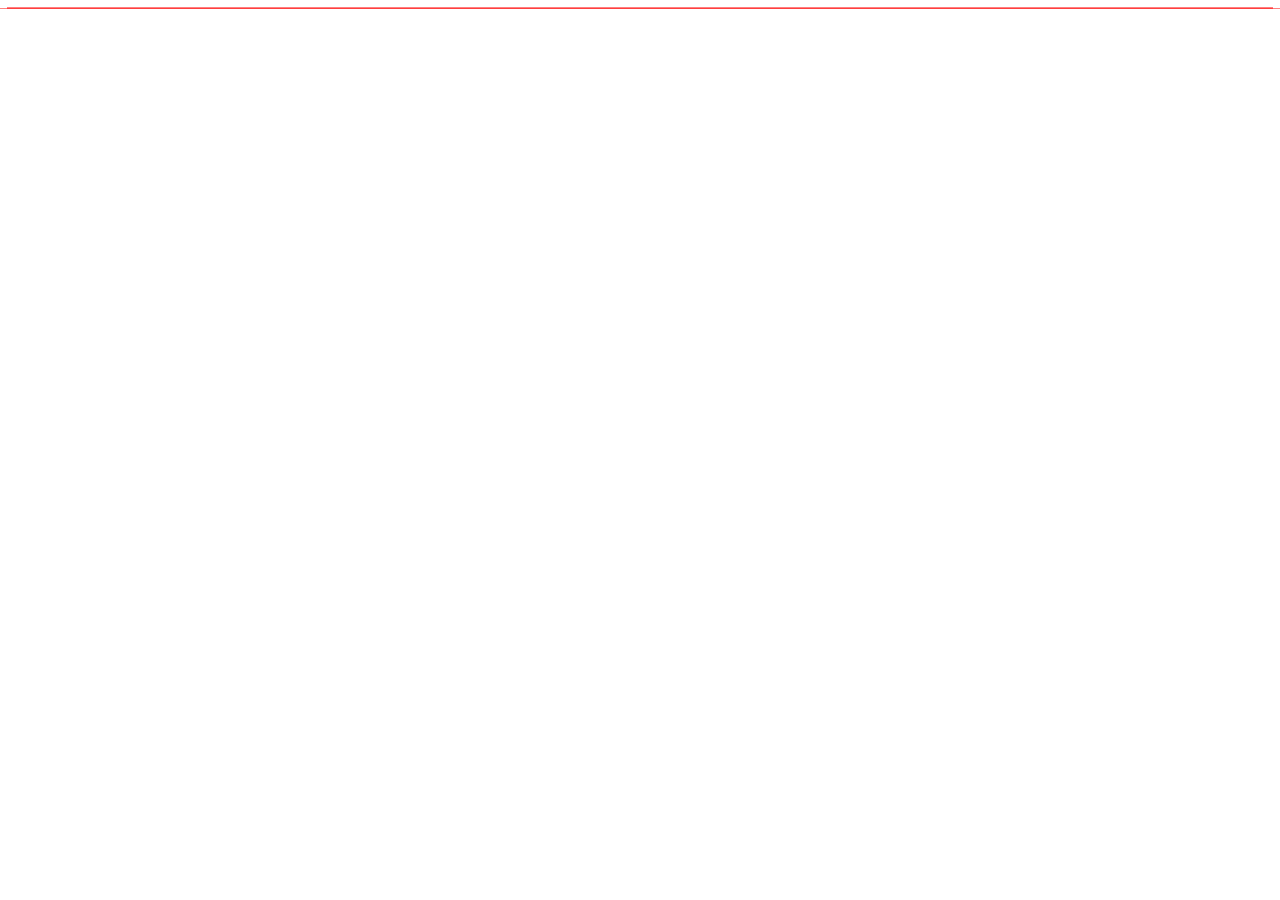
==== index.html @ 669a1c88 "Staring code" ====
<!DOCTYPE html>
<html lang="en">
<head>
  <meta charset="UTF-8">
  <meta name="viewport" content="width=device-width, initial-scale=1.0">
  <title>San - Portfolio</title>
  <link rel="stylesheet" href="styles.css">
</head>
<body>
  
</body>
</html>
---- styles.css ----
* {
  outline: 1px solid rgba(255, 0, 0, 0.5);
}
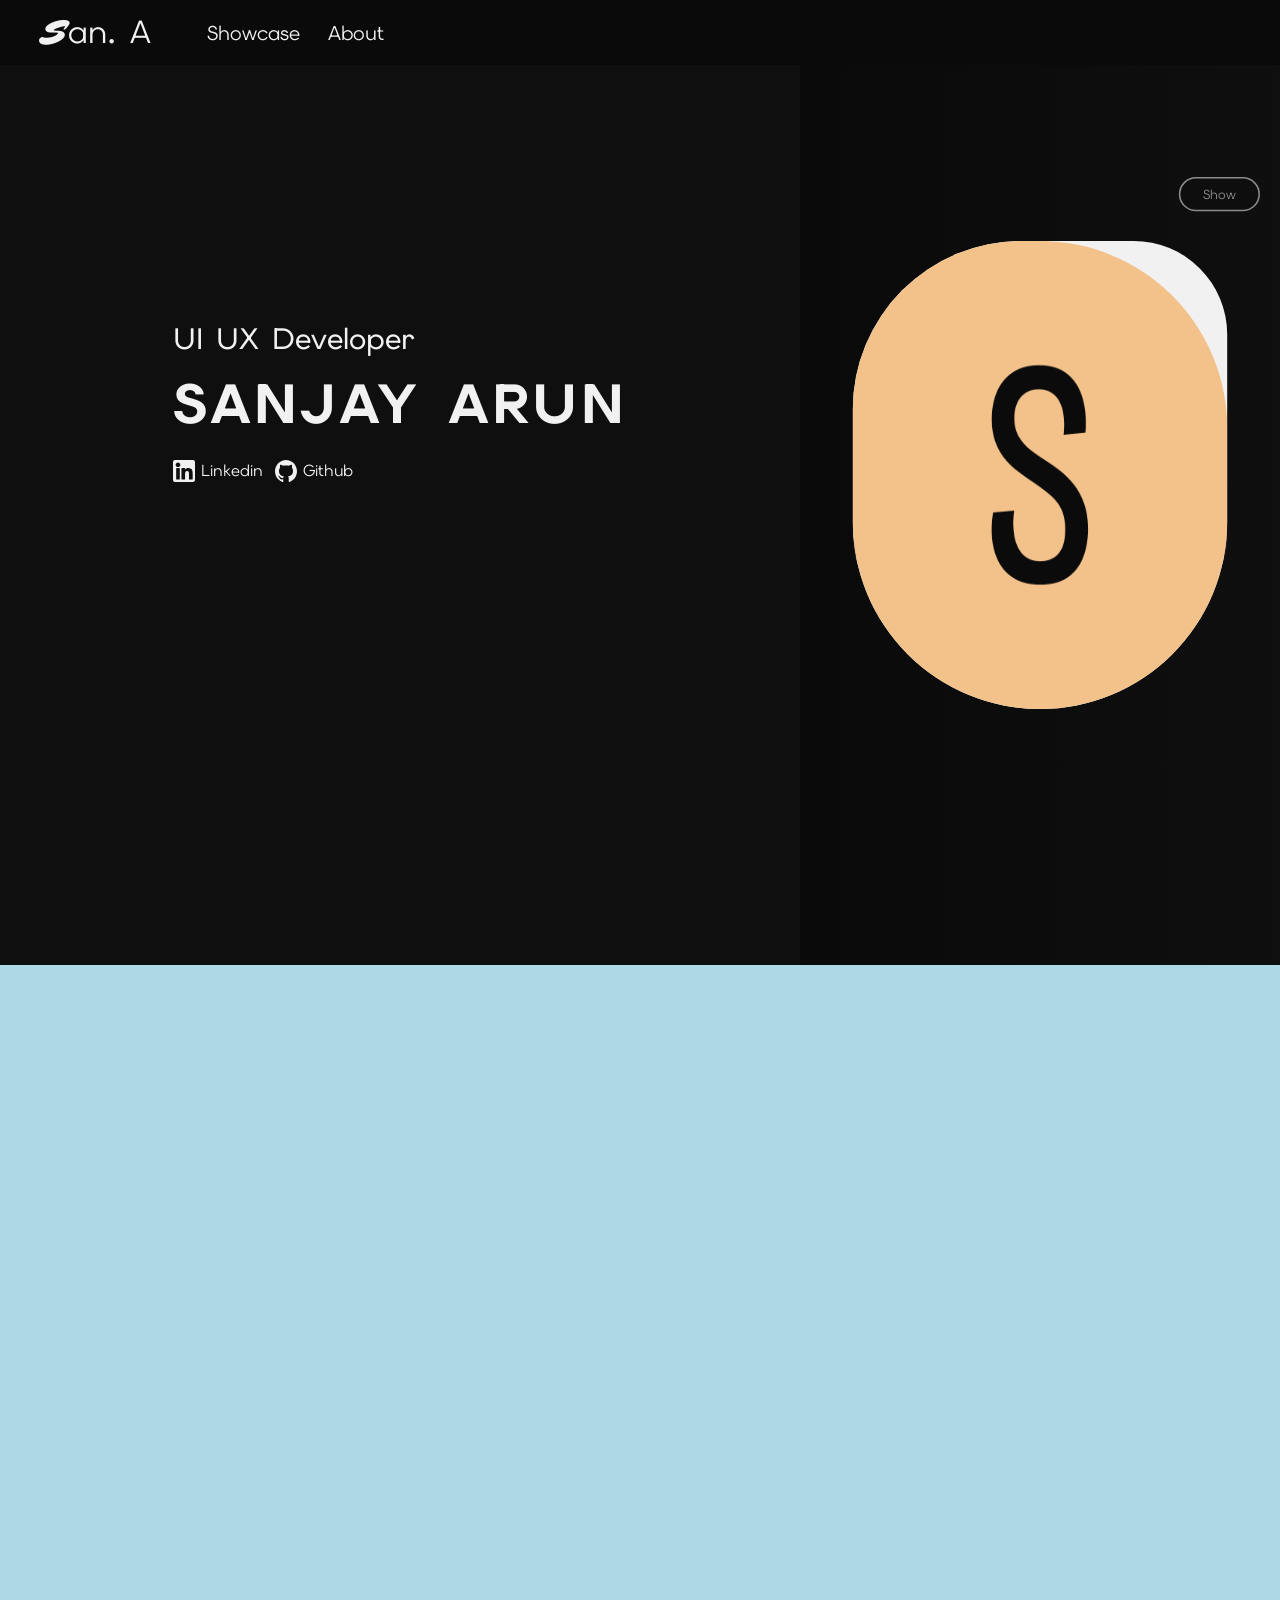
==== commit 24c8136f: "designed and developed home page" ====
--- a/index.html
+++ b/index.html
@@ -3,10 +3,130 @@
 <head>
   <meta charset="UTF-8">
   <meta name="viewport" content="width=device-width, initial-scale=1.0">
-  <title>San - Portfolio</title>
+  <title>San. A - Portfolio</title>
   <link rel="stylesheet" href="styles.css">
+  <link rel="preconnect" href="https://fonts.googleapis.com">
+  <link rel="preconnect" href="https://fonts.gstatic.com" crossorigin>
+  <link href="https://fonts.googleapis.com/css2?family=Elms+Sans:ital,wght@0,100..900;1,100..900&display=swap" rel="stylesheet">
+
+  <link rel="preconnect" href="https://fonts.googleapis.com">
+  <link rel="preconnect" href="https://fonts.gstatic.com" crossorigin>
+  <link href="https://fonts.googleapis.com/css2?family=Mrs+Sheppards&display=swap" rel="stylesheet">
+
+  <link rel="preconnect" href="https://fonts.googleapis.com">
+  <link rel="preconnect" href="https://fonts.gstatic.com" crossorigin>
+  <link href="https://fonts.googleapis.com/css2?family=Momo+Trust+Display&display=swap" rel="stylesheet">
+
 </head>
 <body>
-  
+  <div id="header">
+    <div class="left-section">
+      <div class="home-link-container">
+        <a class="home-link" href="#">
+          <span class="name-one">S</span>
+          <span class="name-two">an. A</span>  
+        </a>
+      </div>
+    </div>
+    <div class="right-section">
+      <ul class="header-links-list">
+        <li><a class="header-links showcase-link" href="#showcase">Showcase</a></li>
+        <li><a class="header-links about-link" href="#about">About</a></li>
+      </ul>
+    </div>
+  </div>
+
+  <div id="main">
+
+    <div class="main-left-section">
+      <div class="main-details-container">
+        <span class="title">UI UX Developer</span>
+        <span class="name">SANJAY ARUN</span>
+        <div class="web-links-container">
+          <a target="_blank" href="https://www.linkedin.com/in/sanjay-a-347543335" class="web-links">
+            <?xml version="1.0" encoding="iso-8859-1"?>
+            <svg class="linkedin-icon" height="800px" width="800px" version="1.1" id="Layer_1" xmlns="http://www.w3.org/2000/svg" xmlns:xlink="http://www.w3.org/1999/xlink" 
+            viewBox="0 0 382 382" xml:space="preserve">
+            <path d="M347.445,0H34.555C15.471,0,0,15.471,0,34.555v312.889C0,366.529,15.471,382,34.555,382h312.889
+            C366.529,382,382,366.529,382,347.444V34.555C382,15.471,366.529,0,347.445,0z M118.207,329.844c0,5.554-4.502,10.056-10.056,10.056
+            H65.345c-5.554,0-10.056-4.502-10.056-10.056V150.403c0-5.554,4.502-10.056,10.056-10.056h42.806
+            c5.554,0,10.056,4.502,10.056,10.056V329.844z M86.748,123.432c-22.459,0-40.666-18.207-40.666-40.666S64.289,42.1,86.748,42.1
+            s40.666,18.207,40.666,40.666S109.208,123.432,86.748,123.432z M341.91,330.654c0,5.106-4.14,9.246-9.246,9.246H286.73
+            c-5.106,0-9.246-4.14-9.246-9.246v-84.168c0-12.556,3.683-55.021-32.813-55.021c-28.309,0-34.051,29.066-35.204,42.11v97.079
+            c0,5.106-4.139,9.246-9.246,9.246h-44.426c-5.106,0-9.246-4.14-9.246-9.246V149.593c0-5.106,4.14-9.246,9.246-9.246h44.426
+            c5.106,0,9.246,4.14,9.246,9.246v15.655c10.497-15.753,26.097-27.912,59.312-27.912c73.552,0,73.131,68.716,73.131,106.472
+            L341.91,330.654L341.91,330.654z"/>
+            </svg>Linkedin
+          </a>
+          <a target="_blank" href="https://github.com/Sanz03" class="web-links">
+            <?xml version="1.0" encoding="UTF-8" standalone="no"?>
+            <svg class="github-icon" viewBox="0 0 20 20" version="1.1" xmlns="http://www.w3.org/2000/svg" xmlns:xlink="http://www.w3.org/1999/xlink">
+        
+            <title>github [#142]</title>
+            <desc>Created with Sketch.</desc>
+            <defs></defs>
+              <g id="Page-1" stroke="none" stroke-width="1" fill="none" fill-rule="evenodd">
+                <g id="Dribbble-Light-Preview" transform="translate(-140.000000, -7559.000000)" fill="#f1f1f1">
+                  <g id="icons" transform="translate(56.000000, 160.000000)">
+                    <path d="M94,7399 C99.523,7399 104,7403.59 104,7409.253 C104,7413.782 101.138,7417.624 97.167,7418.981 C96.66,7419.082 96.48,7418.762 96.48,7418.489 C96.48,7418.151 96.492,7417.047 96.492,7415.675 C96.492,7414.719 96.172,7414.095 95.813,7413.777 C98.04,7413.523 100.38,7412.656 100.38,7408.718 C100.38,7407.598 99.992,7406.684 99.35,7405.966 C99.454,7405.707 99.797,7404.664 99.252,7403.252 C99.252,7403.252 98.414,7402.977 96.505,7404.303 C95.706,7404.076 94.85,7403.962 94,7403.958 C93.15,7403.962 92.295,7404.076 91.497,7404.303 C89.586,7402.977 88.746,7403.252 88.746,7403.252 C88.203,7404.664 88.546,7405.707 88.649,7405.966 C88.01,7406.684 87.619,7407.598 87.619,7408.718 C87.619,7412.646 89.954,7413.526 92.175,7413.785 C91.889,7414.041 91.63,7414.493 91.54,7415.156 C90.97,7415.418 89.522,7415.871 88.63,7414.304 C88.63,7414.304 88.101,7413.319 87.097,7413.247 C87.097,7413.247 86.122,7413.234 87.029,7413.87 C87.029,7413.87 87.684,7414.185 88.139,7415.37 C88.139,7415.37 88.726,7417.2 91.508,7416.58 C91.513,7417.437 91.522,7418.245 91.522,7418.489 C91.522,7418.76 91.338,7419.077 90.839,7418.982 C86.865,7417.627 84,7413.783 84,7409.253 C84,7403.59 88.478,7399 94,7399" id="github-[#142]">
+                    </path>
+                  </g>
+                </g>
+              </g>
+            </svg>Github
+          </a>
+        </div>
+      </div>
+    </div>
+
+    <div class="main-right-section">
+      <div class="profile-container">
+        <p class="show-button">Show</p>
+        <div class="profile-content">
+          <img src="./assets/s-profile.jpg" alt="" class="s-profile-image">
+          <img src="./assets/profile.png" alt="my Profile Picture" class="profile-image">
+        </div>
+      </div>
+    </div>
+
+  </div>
+
+  <div id="showcase">
+
+  </div>
+  <div id="about">
+
+  </div>
+
+  <script>
+    const blob = document.querySelector('.profile-container');
+    const showButton = document.querySelector('.show-button');
+    const sProfile = document.querySelector('.s-profile-image');
+    const profile = document.querySelector('.profile-image')
+    
+    blob.addEventListener('mousemove', (event) => {
+      const target = event.currentTarget;
+      const rect = target.getBoundingClientRect();
+      const x = event.clientX - rect.left;
+      const y = event.clientY - rect.top;
+
+      target.style.setProperty('--mouse-x', `${x}px`);
+      target.style.setProperty('--mouse-y', `${y}px`);
+    });
+
+    showButton.addEventListener('click', () => {
+      if (showButton.innerHTML === 'Hide') {
+        blob.classList.remove('after-container');
+        sProfile.classList.remove('after-s-profile');
+        profile.classList.remove('after-profile');
+        showButton.innerHTML = 'Show';
+      } else {
+        blob.classList.add('after-container');
+        sProfile.classList.add('after-s-profile');
+        profile.classList.add('after-profile');
+        showButton.innerHTML = 'Hide';
+      }
+    });
+  </script>
 </body>
 </html>
--- a/styles.css
+++ b/styles.css
@@ -1,3 +1,229 @@
+/*----- GENERAL -----*/
+:root {
+  --ElmsSans: "Elms Sans", sans-serif;
+  --MrsSheppards: "Mrs Sheppards", cursive;;
+  --MomoTrustDisplay: "Momo Trust Display", sans-serif;
+  --prime: #f3c28b;
+  --black: #0a0a0a;
+  --white: #f1f1f1;
+  --blackTwo: #100f0f;
+}
+html {
+  scroll-behavior: smooth;
+  overflow-y: scroll;
+  scrollbar-width: thin;
+}
 * {
-  outline: 1px solid rgba(255, 0, 0, 0.5);
+  color: var(--white);
+  margin: 0;
+  padding: 0;
+  box-sizing: border-box;
+  /* outline: 1px solid rgba(255, 0, 0, 0.25); */
+}
+body {
+  font-family: var(--ElmsSans);
+  margin-top: 65px;
+}
+a {
+  color: var(--white);
+  text-decoration: none;
+}
+li {
+  list-style: none;
+}
+span {
+  color: var(--white);
+}
+/*----- HEADER -----*/
+#header {
+  position: fixed;
+  top: 0;
+  left: 0;
+  right: 0;
+  z-index: 100;
+  display: flex;
+  align-items: center;
+  background-color: var(--black);
+  height: 65px;
+}
+.home-link-container {
+  padding: 0px 12px;
+  margin-left: 30px;
+}
+.home-link-container:hover .name-one,
+.home-link-container:hover .name-two {
+  color: var(--prime);
+}
+.name-one {
+  font-family: var(--MrsSheppards);
+  font-weight: 100;
+  font-size: 2rem;
+  margin-right: -2px;
+}
+.name-two {
+  font-family: var(--ShadowsIntoLight);
+  font-size: 2rem;
+}
+.header-links-list {
+  padding-left: 0;
+  display: flex;
+}
+.header-links {
+  padding: 4px 14px;
+  font-size: 1.25rem;
+  transition: 0.25s ease;
+}
+.header-links:hover {
+  color: var(--prime);
+  transform: scale(0.55);
+}
+.right-section {
+  margin: 0 30px;
+}
+.showcase-link,
+.about-link {
+  position: relative;
+  display: block;
+  transition: 0.25s ease;
+}
+.showcase-link:hover,
+.about-link:hover {
+  transform: translateY(4px);
+}
+/*----- MAIN -----*/
+#main {
+  display: grid;
+  grid-template-columns: 800px 1fr;
+  background-color: var(--black);
+}
+.main-left-section {
+  display: flex;
+  justify-content: center;
+  align-items: center;
+  height: 100dvh;
+  background-color: var(--blackTwo);
+  z-index: 99;
+}
+.main-details-container {
+  margin-bottom: 230px;
+}
+.title,
+.name {
+  display: block;
+}
+.title {
+  font-size: 1.85rem;
+  font-weight: 500;
+  color: var(--white);
+  margin-bottom: 10px;
+}
+.name {
+  font-family: var(--YesevaOne);
+  color: var(--white);
+  font-size: 3.45rem;
+  font-weight: 800;
+  letter-spacing: 4px;
+  margin-bottom: 20px;
+}
+.linkedin-icon,
+.github-icon {
+  height: 22px;
+  width: 22px;
+  fill: var(--white);
+  transition: 0.25s ease;
+  margin-right: 6px;
+}
+.web-links-container {
+  display: flex;
+}
+.web-links {
+  display: flex;
+  margin-right: 12px;
+}
+.web-links:hover {
+  color: var(--prime);
+}
+
+
+.main-right-section {
+  height: 100dvh;
+  background: linear-gradient(to right, var(--black), var(--blackTwo));
+  display: flex;
+  justify-content: center;
+  align-items: center;
+  overflow: hidden;
+}
+.profile-container {
+  cursor: pointer;
+  background-color: var(--white);
+  border-top-left-radius: 360px;
+  border-top-right-radius: 200px;
+  border-bottom-left-radius: 400px;
+  border-bottom-right-radius: 400px;
+  margin-bottom: 80px;
+  height: 600px;
+  width: 600px;
+  transform: scale(0.78);
+  position: relative;
+  transition: 0.65s ease-out;
+}
+.profile-image,
+.s-profile-image {
+  cursor: pointer;
+  height: 100%;
+  width: 100%;
+  border-radius: 100px;
+  opacity: 0.25;
+  transition: 0.45s ease;
+}
+.s-profile-image {
+  position: absolute;
+  z-index: 100;
+  opacity: 1;
+  border-radius: 400px;
+  border-top-left-radius: 360px;
+}
+.show-button {
+  display: flex;
+  align-items: center;
+  justify-content: center;
+  height: 40px;
+  width: 100px;
+  border-radius: 40px;
+  position: fixed;
+  user-select: none;
+  cursor: pointer;
+  font-size: 1.05rem;
+  top: -80px;
+  right: -40px;
+  outline: 2px solid var(--white);
+  opacity: 0.55;
+  transition: 0.45s ease;
+}
+.show-button:hover {
+ opacity: 1;
+}
+
+.after-container {
+  border-radius: 400px;
+}
+.after-s-profile {
+  border-radius: 400px;
+  transform: translateX(-260px) translateY(-160px) scale(0.45);
+}
+.after-profile {
+  opacity: 1;
+}
+/*----- SHOWCASE -----*/
+#showcase {
+  background-color: lightblue;
+  height: 100dvh;
+  width: 100%;
+}
+
+/*----- ABOUT -----*/
+#about {
+  height: 100dvh;
+  width: 100%;
+  background-color: lightpink;
 }
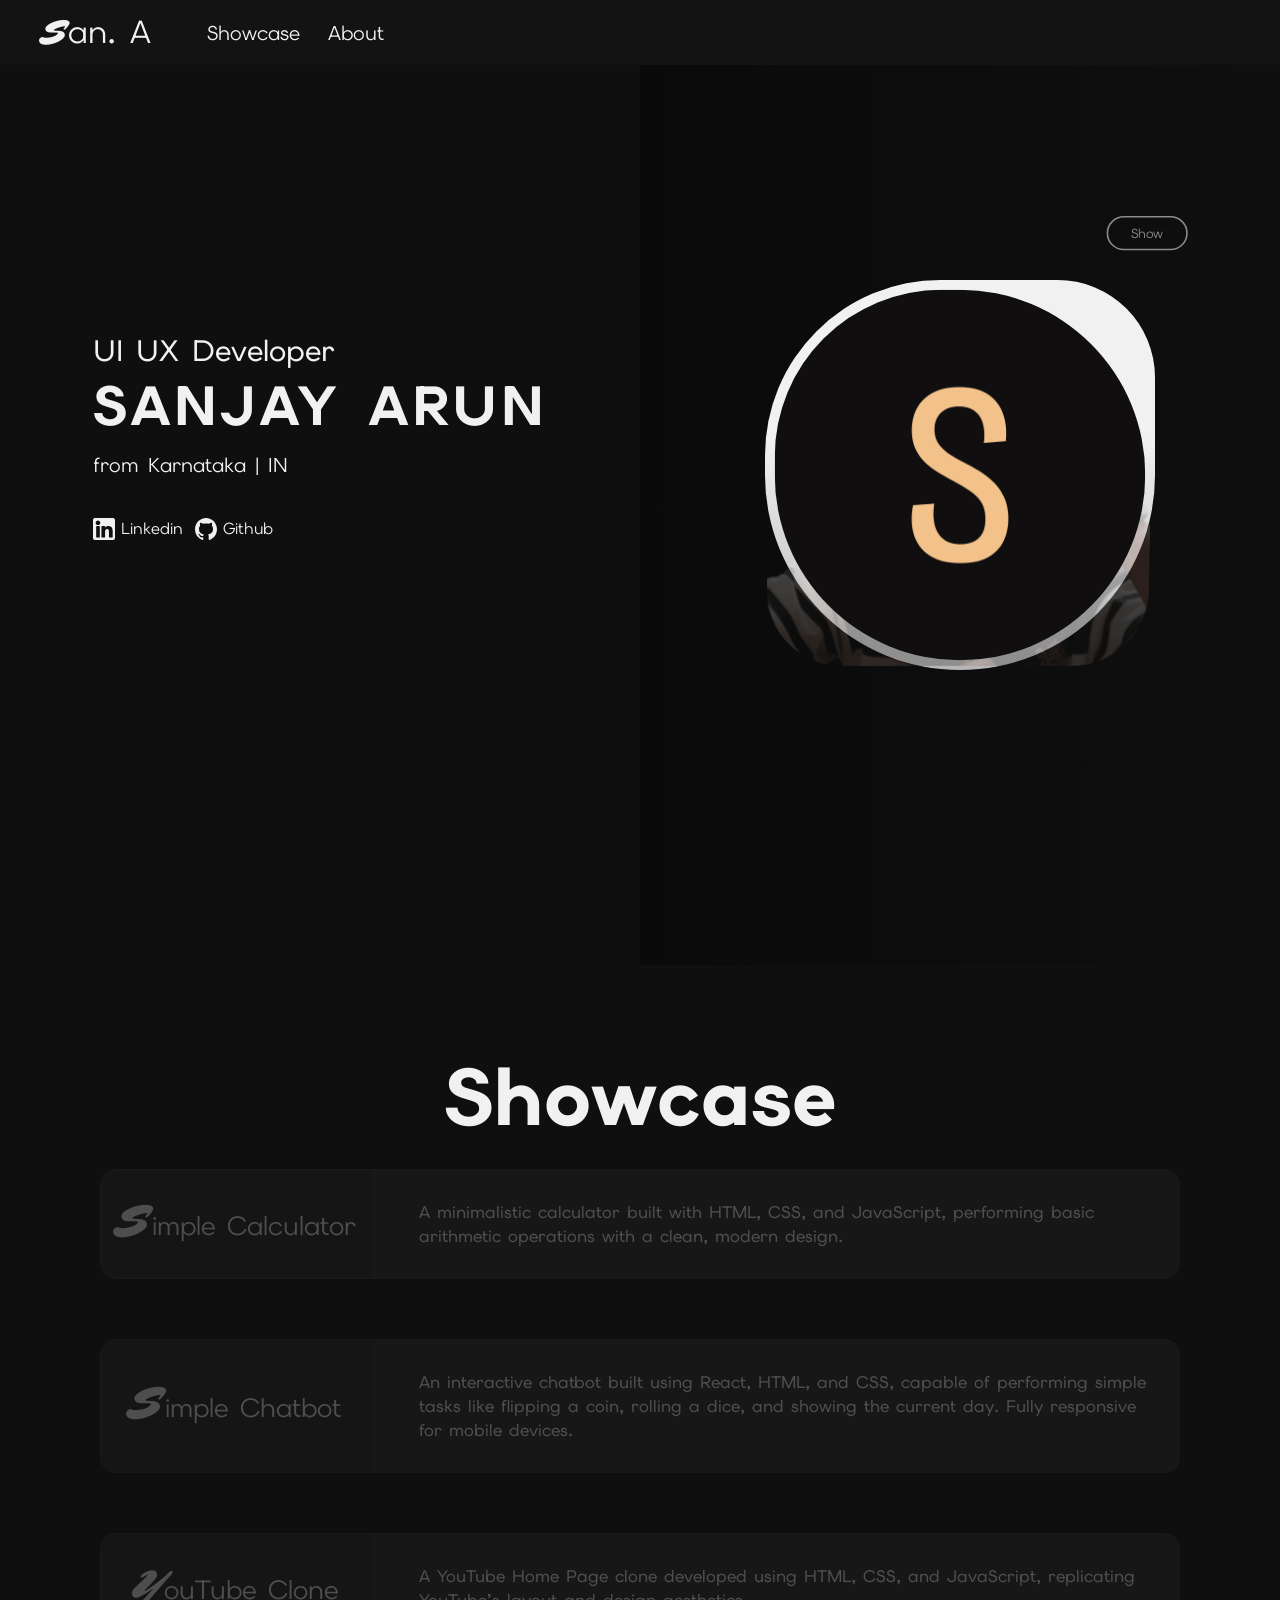
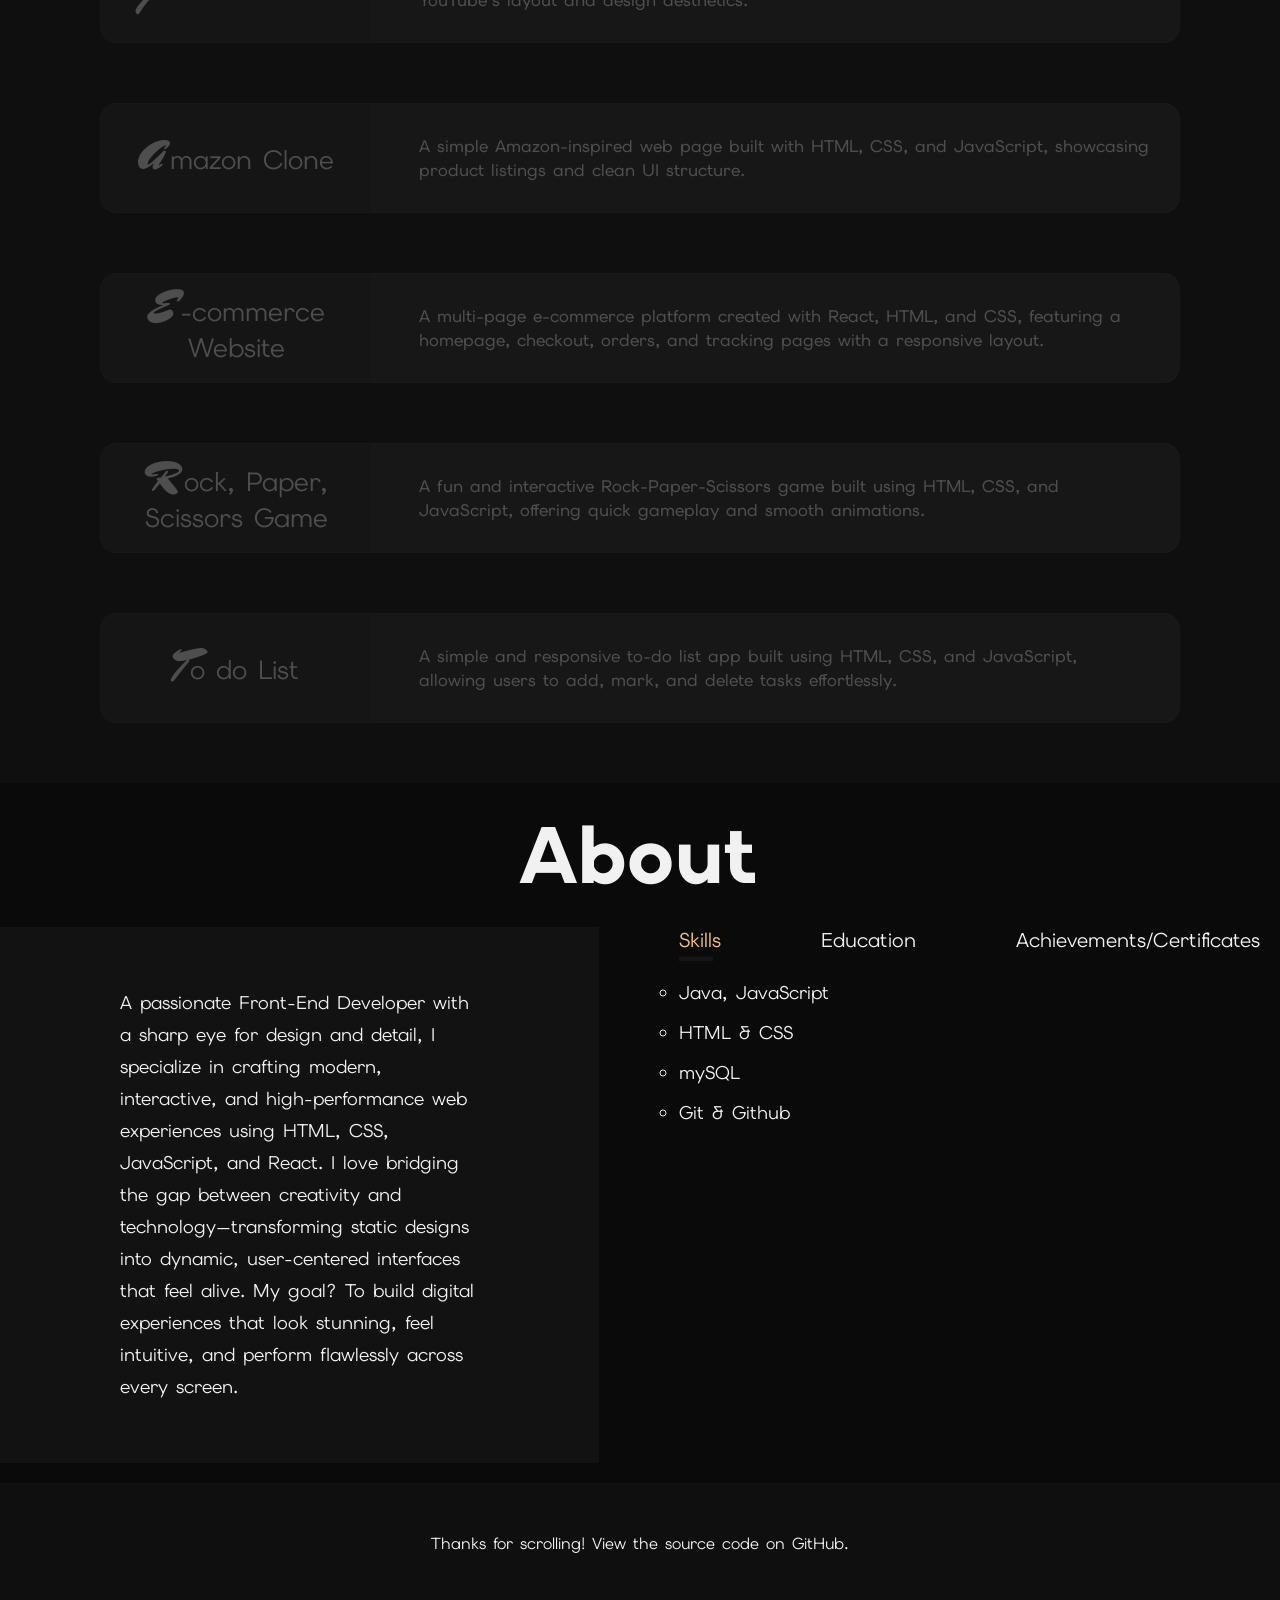
==== commit a86c675a: "fixed responsive bugs" ====
--- a/index.html
+++ b/index.html
@@ -4,7 +4,12 @@
   <meta charset="UTF-8">
   <meta name="viewport" content="width=device-width, initial-scale=1.0">
   <title>San. A - Portfolio</title>
+  
+  <link rel="icon" href="./assets/title-icon.png" type="image/png">
+
+  <link rel="stylesheet" href="./responsive.css">
   <link rel="stylesheet" href="styles.css">
+
   <link rel="preconnect" href="https://fonts.googleapis.com">
   <link rel="preconnect" href="https://fonts.gstatic.com" crossorigin>
   <link href="https://fonts.googleapis.com/css2?family=Elms+Sans:ital,wght@0,100..900;1,100..900&display=swap" rel="stylesheet">
@@ -22,7 +27,7 @@
   <div id="header">
     <div class="left-section">
       <div class="home-link-container">
-        <a class="home-link" href="#">
+        <a onclick="collapseFooter()" class="home-link" href="#">
           <span class="name-one">S</span>
           <span class="name-two">an. A</span>  
         </a>
@@ -30,7 +35,7 @@
     </div>
     <div class="right-section">
       <ul class="header-links-list">
-        <li><a class="header-links showcase-link" href="#showcase">Showcase</a></li>
+        <li><a onclick="collapseFooter()" class="header-links showcase-link" href="#showcase">Showcase</a></li>
         <li><a class="header-links about-link" href="#about">About</a></li>
       </ul>
     </div>
@@ -40,8 +45,9 @@
 
     <div class="main-left-section">
       <div class="main-details-container">
-        <span class="title">UI UX Developer</span>
+        <span class="role-title">UI UX Developer</span>
         <span class="name">SANJAY ARUN</span>
+        <span class="from">from Karnataka | IN</span>
         <div class="web-links-container">
           <a target="_blank" href="https://www.linkedin.com/in/sanjay-a-347543335" class="web-links">
             <?xml version="1.0" encoding="iso-8859-1"?>
@@ -83,8 +89,10 @@
       <div class="profile-container">
         <p class="show-button">Show</p>
         <div class="profile-content">
-          <img src="./assets/s-profile.jpg" alt="" class="s-profile-image">
-          <img src="./assets/profile.png" alt="my Profile Picture" class="profile-image">
+          <div class="s-profile-container">
+            <img draggable="false" src="./assets/s-profile.png" alt="" class="s-profile-image">
+          </div>
+          <img draggable="false" src="./assets/profile.png" alt="my Profile Picture" class="profile-image">
         </div>
       </div>
     </div>
@@ -92,17 +100,166 @@
   </div>
 
   <div id="showcase">
-
+    <p class="showcase-heading">Showcase</p>
+    <div id="cards">
+      <div class="card">
+        <div class="card-border"></div>
+        <div class="card-contents">
+          <p class="showcase-title"><span class="first-letter-title">S</span>imple Calculator</p>
+          <div class="description">
+            A minimalistic calculator built with HTML, CSS, and JavaScript, performing basic arithmetic operations with a clean, modern design.
+          </div>
+        </div>
+        <div class="card-link-container"></div>
+      </div>
+
+      <div class="card">
+        <div class="card-border"></div>
+        <div class="card-contents">
+          <p class="showcase-title"><span class="first-letter-title">S</span>imple Chatbot</p>
+          <div class="description">
+            An interactive chatbot built using React, HTML, and CSS, capable of performing simple tasks like flipping a coin, rolling a dice, and showing the current day. Fully responsive for mobile devices.
+          </div>
+        </div>
+        <div class="card-link-container"></div>
+      </div>
+
+      <div class="card">
+        <div class="card-border"></div>
+        <div class="card-contents">
+          <p class="showcase-title"><span class="first-letter-title">Y</span>ouTube Clone</p>
+          <div class="description">
+            A YouTube Home Page clone developed using HTML, CSS, and JavaScript, replicating YouTube’s layout and design aesthetics.
+          </div>
+        </div>
+        <div class="card-link-container"></div>
+      </div>
+
+      <div class="card">
+        <div class="card-border"></div>
+        <div class="card-contents">
+          <p class="showcase-title"><span class="first-letter-title">A</span>mazon Clone</p>
+          <div class="description">
+            A simple Amazon-inspired web page built with HTML, CSS, and JavaScript, showcasing product listings and clean UI structure.
+          </div>
+        </div>
+        <div class="card-link-container"></div>
+      </div>
+
+      <div class="card">
+        <div class="card-border"></div>
+        <div class="card-contents">
+          <p class="showcase-title"><span class="first-letter-title">E</span>-commerce Website</p>
+          <div class="description">
+            A multi-page e-commerce platform created with React, HTML, and CSS, featuring a homepage, checkout, orders, and tracking pages with a responsive layout.
+          </div>
+        </div>
+        <div class="card-link-container"></div>
+      </div>
+
+      <div class="card">
+        <div class="card-border"></div>
+        <div class="card-contents">
+          <p class="showcase-title"><span class="first-letter-title">R</span>ock, Paper, Scissors Game</p>
+          <div class="description">
+            A fun and interactive Rock-Paper-Scissors game built using HTML, CSS, and JavaScript, offering quick gameplay and smooth animations.
+          </div>
+        </div>
+        <div class="card-link-container"></div>
+      </div>
+
+      <div class="card">
+        <div class="card-border"></div>
+        <div class="card-contents">
+          <p class="showcase-title"><span class="first-letter-title">T</span>o do List</p>
+          <div class="description">
+            A simple and responsive to-do list app built using HTML, CSS, and JavaScript, allowing users to add, mark, and delete tasks effortlessly.
+          </div>
+        </div>
+        <div class="card-link-container"></div>
+      </div>
+
+    </div>
   </div>
   <div id="about">
-
+    <p class="about-heading">About</p>
+      <div class="about-container">
+        <div class="about-me-container">
+        <p class="about-me">
+          A passionate Front-End Developer with a sharp eye for design and detail, I specialize in crafting modern, interactive, and high-performance web experiences using HTML, CSS, JavaScript, and React. I love bridging the gap between creativity and technology—transforming static designs into dynamic, user-centered interfaces that feel alive. My goal? To build digital experiences that look stunning, feel intuitive, and perform flawlessly across every screen.
+        </p>
+      </div>
+
+      <div class="edu-skill-container">
+        <div class="edu-skill-heading">
+          <p onclick="renderTab('skills', event)" class="tab-links skills active-link">Skills</p>
+          <p onclick="renderTab('education', event)" class="tab-links education">Education</p>
+          <p onclick="renderTab('achievements', event)" class="tab-links achievements">Achievements/Certificates</p>
+        </div>
+
+        <div class="skill-contents tab-contents active-tab" id="skills">
+          <ul>
+            <li>Java, JavaScript</li>
+            <li>HTML & CSS</li>
+            <li>mySQL</li>
+            <li>Git & Github</li>
+          </ul>
+        </div>
+
+        <div class="edu-contents tab-contents" id="education">
+          <ul>
+            <li>BE in Computer Science</li>
+            <li>Pre-University</li>
+            <li>SSLC</li>
+          </ul>
+        </div>
+
+        <div class="edu-contents tab-contents" id="achievements">
+          <ul>
+            <li>Application Developer (Web & Mobile) - Rooman Technologies</li>
+            <li>Responsive Web Design - freeCodeCamp</li>
+          </ul>
+        </div>
+
+      </div>
+
+    </div>
+
+    <div onclick="expandFooter()" class="footer">
+      <p class="footer-text">
+        Thanks for scrolling! View the source code on GitHub.
+      </p>
+      <div class="leaving-text-container">
+        <div class="left-leaving-text-container">
+          <p class="built-text">Lovingly designed and developed
+          by <span>Sanjay Arun.</span> ❤️</p>
+        </div>
+        
+        <div class="right-leaving-text-container">
+          <ul>
+            <li>Connect: <a target="_blank" class="footer-links" href="https://www.linkedin.com/in/sanjay-a-347543335">LinkedIn</a>
+          & 
+            <a target="_blank" href="https://github.com/Sanz03" class="footer-links">GitHub</a>
+            </li>
+            <li>Email: <a class="footer-links" target="_blank" href="mailto:sanjay20030306@gmail.com">sanjay20030306@gmail.com</a></li>
+          </ul>
+        </div>
+        
+      </div>
+    </div>
   </div>
 
   <script>
+    const leftSection = document.querySelector('.main-left-section')
     const blob = document.querySelector('.profile-container');
     const showButton = document.querySelector('.show-button');
     const sProfile = document.querySelector('.s-profile-image');
-    const profile = document.querySelector('.profile-image')
+    const profile = document.querySelector('.profile-image');
+    const cards = document.querySelectorAll('.card');
+    const tabLinks = document.querySelectorAll('.tab-links');
+    const tabContents = document.querySelectorAll('.tab-contents');
+    const footer = document.querySelector('.footer');
+    const body = document.body;
     
     blob.addEventListener('mousemove', (event) => {
       const target = event.currentTarget;
@@ -115,6 +272,7 @@
     });
 
     showButton.addEventListener('click', () => {
+      sProfile.classList.remove('active-s-profile');
       if (showButton.innerHTML === 'Hide') {
         blob.classList.remove('after-container');
         sProfile.classList.remove('after-s-profile');
@@ -127,6 +285,58 @@
         showButton.innerHTML = 'Hide';
       }
     });
+
+    sProfile.addEventListener('click', () => {
+      if (sProfile.classList.contains('active-s-profile')) {
+        sProfile.classList.remove('active-s-profile');
+      } else {
+        sProfile.classList.add('active-s-profile');
+      }
+    });
+
+    cards.forEach((card) => {
+      card.addEventListener('mousemove', (event) => {
+        const target = event.currentTarget;
+        const rect = target.getBoundingClientRect();
+        const x = event.clientX - rect.left;
+        const y = event.clientY - rect.top;
+
+        target.style.setProperty("--mouse-x", `${x}px`);
+        target.style.setProperty("--mouse-y", `${y}px`);
+      });
+    });
+
+    function renderTab(tabName, event) {
+      for (const tabLink of tabLinks) {
+        tabLink.classList.remove('active-link');
+      }
+      for (const tabContent of tabContents) {
+        tabContent.classList.remove('active-tab');
+      }
+      event.currentTarget.classList.add('active-link');
+      document.getElementById(tabName).classList.add('active-tab');
+    }
+
+    function expandFooter() {
+      if (footer.classList.contains('active-footer')) {
+        footer.classList.remove('active-footer');
+      } else {
+        footer.classList.add('active-footer');
+      }
+
+      setTimeout( () => {
+        scrollToBottom();
+        footer.scrollTop = footer.scrollHeight;
+      }, 500)
+    }
+
+    function collapseFooter() {
+      footer.classList.remove('active-footer');
+    }
+
+    function scrollToBottom() {
+      document.documentElement.scrollTop = document.documentElement.scrollHeight;
+    }
   </script>
 </body>
 </html>
--- a/styles.css
+++ b/styles.css
@@ -7,6 +7,7 @@
   --black: #0a0a0a;
   --white: #f1f1f1;
   --blackTwo: #100f0f;
+  --card-color: #181717;
 }
 html {
   scroll-behavior: smooth;
@@ -21,6 +22,7 @@
   /* outline: 1px solid rgba(255, 0, 0, 0.25); */
 }
 body {
+  background-color: var(--black);
   font-family: var(--ElmsSans);
   margin-top: 65px;
 }
@@ -43,12 +45,19 @@
   z-index: 100;
   display: flex;
   align-items: center;
-  background-color: var(--black);
+  /* background-color: var(--black); */
+  background-color: rgba(20, 20, 20, 0.90);
+  backdrop-filter: blur(4px);
+  border-bottom: var(--prime);
   height: 65px;
 }
 .home-link-container {
   padding: 0px 12px;
   margin-left: 30px;
+  transition: 0.15s ease;
+}
+.home-link-container:active {
+  transform: scale(0.98);
 }
 .home-link-container:hover .name-one,
 .home-link-container:hover .name-two {
@@ -61,7 +70,6 @@
   margin-right: -2px;
 }
 .name-two {
-  font-family: var(--ShadowsIntoLight);
   font-size: 2rem;
 }
 .header-links-list {
@@ -93,7 +101,7 @@
 /*----- MAIN -----*/
 #main {
   display: grid;
-  grid-template-columns: 800px 1fr;
+  grid-template-columns: 1fr 1fr;
   background-color: var(--black);
 }
 .main-left-section {
@@ -102,16 +110,21 @@
   align-items: center;
   height: 100dvh;
   background-color: var(--blackTwo);
-  z-index: 99;
+  position: relative;
 }
 .main-details-container {
-  margin-bottom: 230px;
-}
-.title,
+  margin-bottom: 160px;
+}
+.showcase-title,
 .name {
   display: block;
 }
-.title {
+.from {
+  display: block;
+  margin-bottom: 40px;
+  font-size: 1.25rem;
+}
+.role-title {
   font-size: 1.85rem;
   font-weight: 500;
   color: var(--white);
@@ -123,7 +136,7 @@
   font-size: 3.45rem;
   font-weight: 800;
   letter-spacing: 4px;
-  margin-bottom: 20px;
+  margin-bottom: 10px;
 }
 .linkedin-icon,
 .github-icon {
@@ -154,34 +167,51 @@
   overflow: hidden;
 }
 .profile-container {
-  cursor: pointer;
-  background-color: var(--white);
+  background: linear-gradient(to bottom, var(--white) 40%, rgb(182, 182, 182));
   border-top-left-radius: 360px;
   border-top-right-radius: 200px;
   border-bottom-left-radius: 400px;
   border-bottom-right-radius: 400px;
   margin-bottom: 80px;
-  height: 600px;
-  width: 600px;
+  /* height: 600px;
+  width: 600px; */
+  width: min(65vh, 500px);
+  height: min(65vh, 500px);
+  position: relative;
   transform: scale(0.78);
-  position: relative;
-  transition: 0.65s ease-out;
+  transition: 0.25s ease-out;
+}
+@keyframes blob-zoom {
+  0% {
+    filter: blur(0px);
+    transform: scale(1) skew(0deg);
+  }
+  100% {
+    filter: blur(0.15px);
+    transform: scale(0.98) skew(-1deg);
+  }
 }
 .profile-image,
 .s-profile-image {
-  cursor: pointer;
   height: 100%;
   width: 100%;
   border-radius: 100px;
   opacity: 0.25;
-  transition: 0.45s ease;
+}
+.profile-image {
+  transition: 0.25s ease-in-out;
+  animation: blob-zoom 4s ease-in-out 0s infinite alternate both;
 }
 .s-profile-image {
+  position: relative;
+  transform: scale(0.95);
+  cursor: pointer;
   position: absolute;
   z-index: 100;
   opacity: 1;
   border-radius: 400px;
   border-top-left-radius: 360px;
+  transition: 0.45s ease;
 }
 .show-button {
   display: flex;
@@ -202,28 +232,290 @@
 }
 .show-button:hover {
  opacity: 1;
+ color: var(--prime);
 }
 
 .after-container {
   border-radius: 400px;
 }
+.active-s-profile {
+  transform: skew(-4deg) scale(0.90);
+}
 .after-s-profile {
   border-radius: 400px;
   transform: translateX(-260px) translateY(-160px) scale(0.45);
+  box-shadow: 10px 12px 2px rgba(0, 0, 0, 0.02);
+  outline: 6px solid var(--prime);
 }
 .after-profile {
   opacity: 1;
+  transform: scale(0.90);
+  border-bottom-left-radius: 700px;
+  border-bottom-right-radius: 180px;
 }
 /*----- SHOWCASE -----*/
 #showcase {
-  background-color: lightblue;
-  height: 100dvh;
-  width: 100%;
+  background-color: var(--blackTwo);
+  width: 100%;
+}
+.showcase-heading,
+.about-heading {
+  text-align: center;
+  padding-top: 80px;
+  font-size: 5rem;
+  font-weight: 800;
+  padding-bottom: 20px;
+}
+#cards {
+  padding: 0px 100px;
+  padding-bottom: 60px;
+  width: 100%;
+  height: 100%;
+  /* display: grid;
+  grid-template-columns: repeat(4, 1fr);
+  column-gap: 40px;
+  row-gap: 40px; */
+  display: flex;
+  flex-wrap: wrap;
+  justify-content: space-around;
+  gap: 60px;
+}
+.card {
+  flex-grow: 1;
+  flex-shrink: 1;
+  flex-basis: 650px;
+  display: flex;
+  cursor: pointer;
+  border-radius: 16px;
+  background-color: rgba(243, 194, 139, 0.05);
+  position: relative;
+  overflow: hidden;
+  transition: 0.25s ease;
+}
+.card:hover::before,
+.card:hover .card-border {
+  opacity: 1;
+}
+.card::before,
+.card-border {
+  opacity: 0;
+  border-radius: inherit;
+  content: '';
+  position: absolute;
+  width: 100%;
+  height: 100%;
+  top: 0;
+  left: 0;
+  z-index: 1;
+  transition: 0.45s ease-out;
+}
+.card::before {
+  background: radial-gradient(1000px circle at var(--mouse-x) var(--mouse-y),
+  rgba(243, 194, 139, 0.025), transparent 40%);
+  z-index: 3;
+}
+.card-border {
+  opacity: 0;
+  background: radial-gradient(400px circle at var(--mouse-x) var(--mouse-y),
+  rgba(243, 194, 139, 0.6), transparent 40%);
+  z-index: 1;
+}
+.card::after {
+  content: '';
+  position: absolute;
+  width: 0%;
+  height: 18px;
+  background-color: var(--prime);
+  left: 0;
+  top: 0;
+  transition: 0.15s ease;
+}
+.card:hover::after {
+  width: 5%;
+}
+.card-contents {
+  display: grid;
+  background: var(--card-color);
+  grid-template-columns: 270px 1fr;
+  gap: 18px;
+  z-index: 2;
+  vertical-align: middle;
+  height: calc(100% - 2px);
+  width: calc(100% - 2px);
+  margin: 1px;
+  border-radius: inherit;
+}
+.showcase-title {
+  padding: 0px 12px;
+  align-content: center;
+  text-align: center;
+  background-color: rgba(10, 10, 10, 0.5);
+  font-weight: 400;
+  line-height: 36px;
+  height: 100%;
+  font-size: 1.65rem;
+  opacity: 0.25;
+  transition: 0.25s ease;
+}
+.description {
+  padding: 30px;
+  font-weight: 500;
+  font-size: 1.05rem;
+  line-height: 24px;
+  opacity: 0.25;
+  transition: 0.45s ease;
+}
+.card-link-container {
+  display: none;
+  pointer-events: none;
+  width: 100%;
+  height: 100%;
+  background: linear-gradient(to top, var(--prime) 60%, transparent);
+  position: absolute;
+  opacity: 0;
+  border-radius: inherit;
+  transform: translateY(80px);
+  transition: 0.25s ease;
+}
+.card:hover .card-link-container {
+  transform: translateY(0);
+}
+.first-letter-title {
+  font-family: var(--MrsSheppards);
+  margin-right: 8px;
+  font-size: 2.65rem;
+}
+.card:hover .description {
+  opacity: 1;
+}
+.card:hover .showcase-title,
+.card:hover .first-letter-title {
+  color: var(--prime);
+  opacity: 1;
+}
+.card:hover {
+  border-top-left-radius: 12px;
+  transform: translateY(4px);
+  perspective: 1000px;
 }
 
 /*----- ABOUT -----*/
 #about {
-  height: 100dvh;
-  width: 100%;
-  background-color: lightpink;
+  background-color: var(--black);
+  width: 100%;
+}
+.about-heading {
+  padding-top: 20px;
+}
+.about-container {
+  display: grid;
+  grid-template-columns: 1fr 1fr;
+  margin-bottom: 20px;
+}
+.about-me-container {
+  padding: 60px 120px;
+  background-color: rgba(243, 243, 243, 0.03);
+  transition: 0.25s ease;
+}
+.about-me-container:hover {
+  background-color: var(--blackTwo);
+}
+.about-me {
+  font-size: 1.15rem;
+  line-height: 32px;
+}
+.edu-skill-heading {
+  display: flex;
+}
+.tab-links {
+  cursor: pointer;
+  font-size: 1.25rem;
+  margin: 0 80px;
+  margin-right: 20px;
+  position: relative;
+  padding:0px 0px;
+  color: var(--white);
+  transition: 0.65s ease;
+}
+.tab-links::before {
+  content: '';
+  position: absolute;
+  width: 0%;
+  height: 4px;
+  bottom: -8px;
+  background-color: var(--card-color);
+  transition: 0.25s ease;
+}
+.tab-links.active-link {
+  color: var(--prime);
+}
+.tab-links.active-link::before {
+  width: 80%;
+}
+.tab-contents {
+  line-height: 40px;
+  margin: 20px 80px;
+  font-size: 1.15rem;
+  display: none;
+}
+.tab-contents.active-tab {
+  display: block;
+}
+.tab-contents.active-tab li {
+  list-style: circle;
+}
+/*----- FOOTER -----*/
+.footer {
+  display: flex;
+  flex-direction: column;
+  align-items: center;
+  justify-content: center;
+  height: 120px;
+  width: 100%;
+  background-color: var(--blackTwo);
+  transition: 0.5s ease;
+  overflow: hidden;
+}
+.footer-links {
+  text-decoration: underline;
+  font-weight: 500;
+}
+.footer-links:hover {
+  color: var(--prime);
+}
+.footer .leaving-text-container {
+  display: none;
+}
+.footer.active-footer .leaving-text-container {
+  display: flex;
+  align-items: center;
+  justify-content: space-between;
+  text-align: end;
+  line-height: 30px;
+  opacity: 1;
+  transition: 0.5s ease;
+}
+.left-leaving-text-container {
+  display: flex;
+  padding-right: 80px;
+}
+.right-leaving-text-container {
+  padding-left: 80px;
+}
+.footer .footer-text {
+  opacity: 1;
+  transition: 0.5s ease;
+}
+.footer.active-footer .footer-text {
+  display: none;
+}
+.built-text {
+  display: block;
+  font-size: 1.25rem;
+  margin-bottom: 14px;
+}
+.built-text span {
+  display: inline-block;
+  font-weight: 700;
+  font-size: 1.15rem;
 }
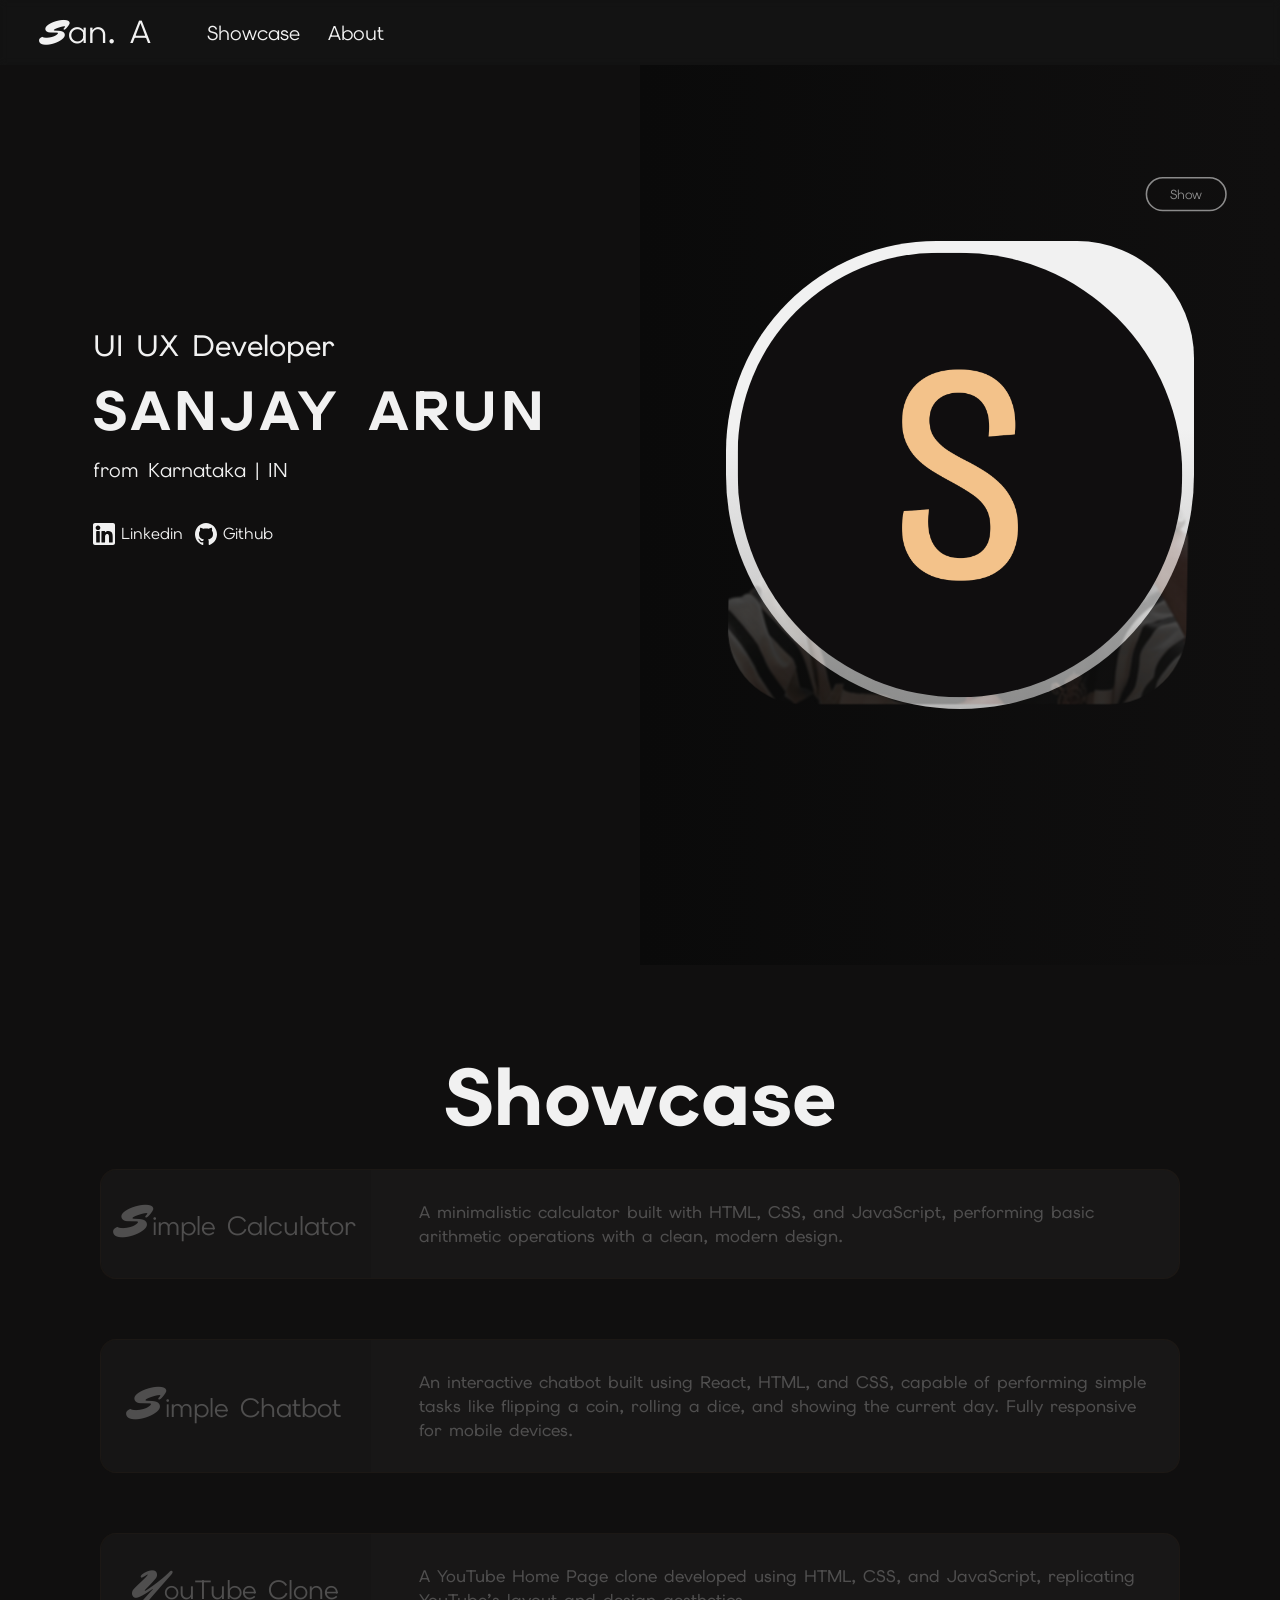
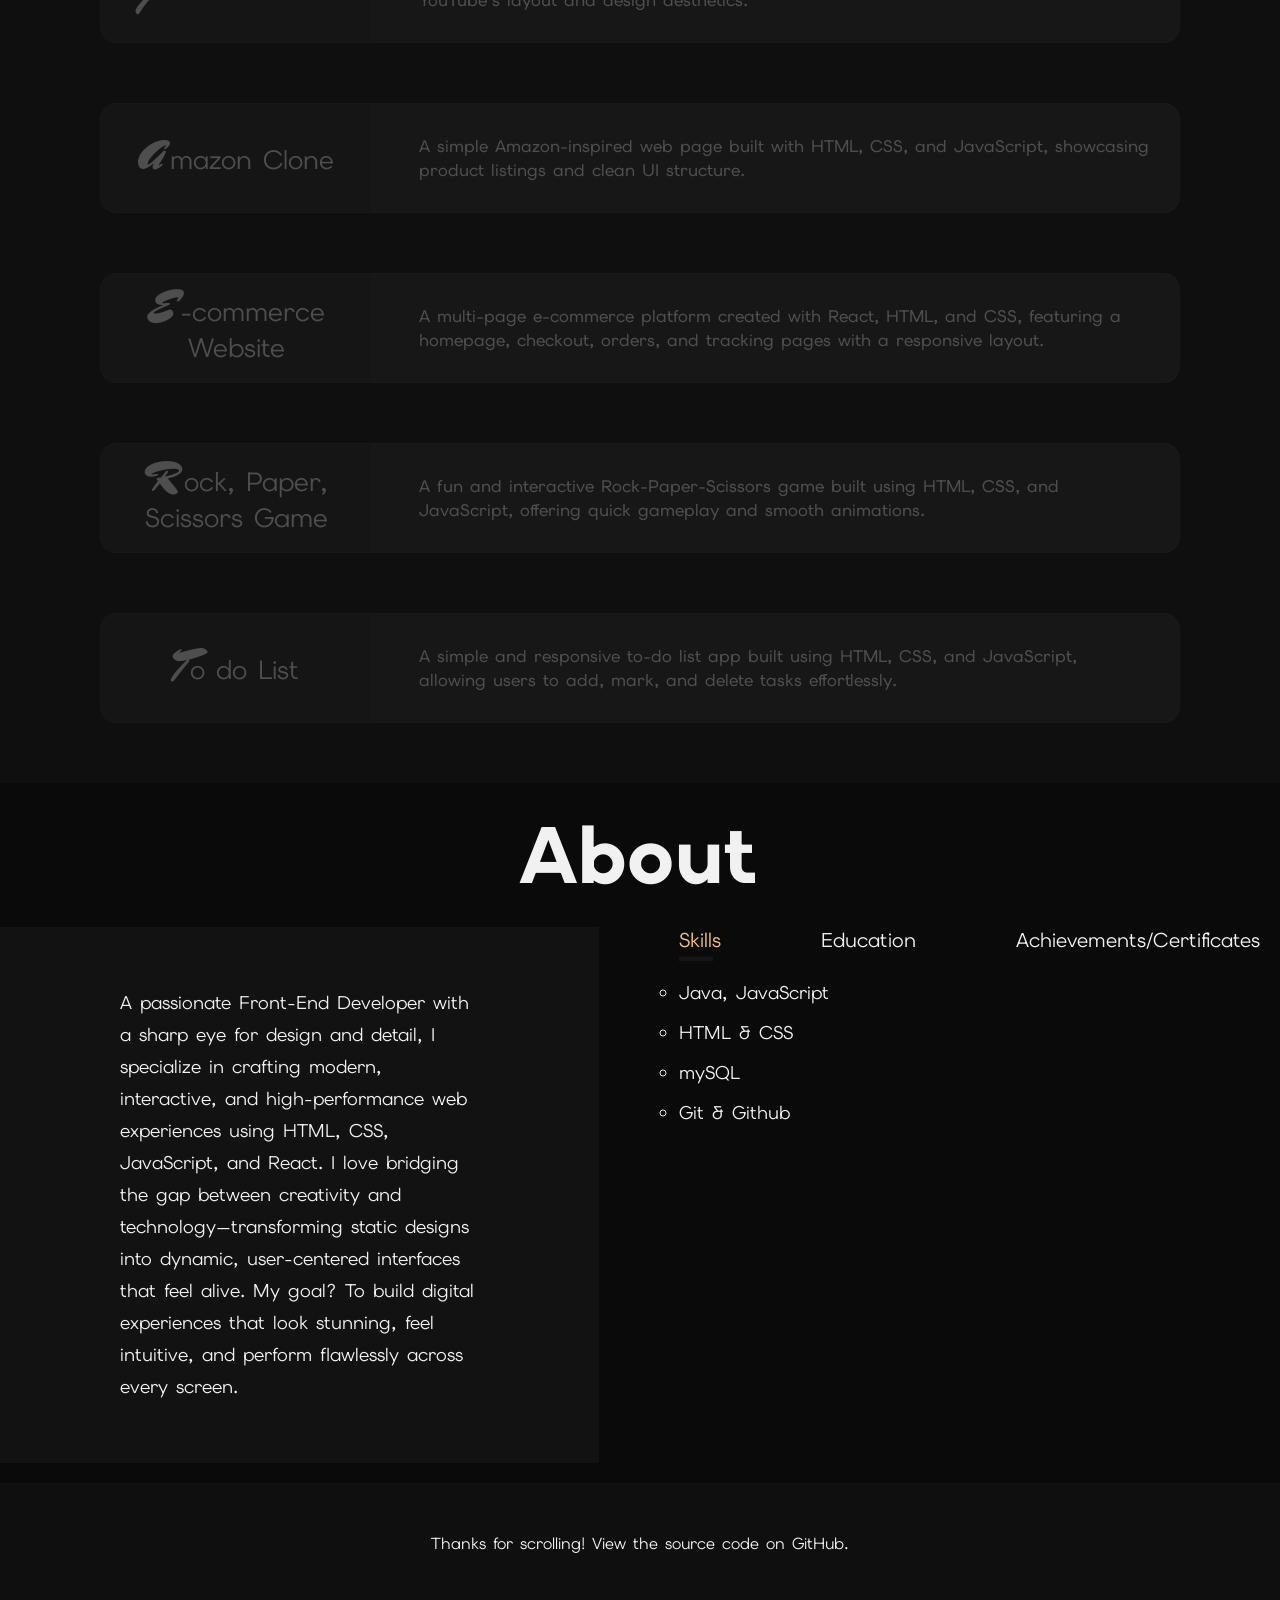
==== commit 314e99f4: "made about section" ====
--- a/index.html
+++ b/index.html
@@ -185,45 +185,43 @@
     <p class="about-heading">About</p>
       <div class="about-container">
         <div class="about-me-container">
-        <p class="about-me">
+        <p class="about-me main-title">
           A passionate Front-End Developer with a sharp eye for design and detail, I specialize in crafting modern, interactive, and high-performance web experiences using HTML, CSS, JavaScript, and React. I love bridging the gap between creativity and technology—transforming static designs into dynamic, user-centered interfaces that feel alive. My goal? To build digital experiences that look stunning, feel intuitive, and perform flawlessly across every screen.
         </p>
-      </div>
-
-      <div class="edu-skill-container">
-        <div class="edu-skill-heading">
-          <p onclick="renderTab('skills', event)" class="tab-links skills active-link">Skills</p>
-          <p onclick="renderTab('education', event)" class="tab-links education">Education</p>
-          <p onclick="renderTab('achievements', event)" class="tab-links achievements">Achievements/Certificates</p>
-        </div>
-
-        <div class="skill-contents tab-contents active-tab" id="skills">
-          <ul>
-            <li>Java, JavaScript</li>
-            <li>HTML & CSS</li>
-            <li>mySQL</li>
-            <li>Git & Github</li>
-          </ul>
-        </div>
-
-        <div class="edu-contents tab-contents" id="education">
-          <ul>
-            <li>BE in Computer Science</li>
-            <li>Pre-University</li>
-            <li>SSLC</li>
-          </ul>
-        </div>
-
-        <div class="edu-contents tab-contents" id="achievements">
-          <ul>
-            <li>Application Developer (Web & Mobile) - Rooman Technologies</li>
-            <li>Responsive Web Design - freeCodeCamp</li>
-          </ul>
-        </div>
-
-      </div>
-
-    </div>
+        </div>
+        <div class="edu-skill-container">
+          <div class="edu-skill-heading">
+            <p onclick="renderTab('skills', event)" class="tab-links skills active-link">Skills</p>
+            <p onclick="renderTab('education', event)" class="tab-links education">Education</p>
+            <p onclick="renderTab('achievements', event)" class="tab-links achievements">Achievements/Certificates</p>
+          </div>
+
+          <div class="skill-contents tab-contents active-tab" id="skills">
+            <ul>
+              <li>Java, JavaScript</li>
+              <li>HTML & CSS</li>
+              <li>mySQL</li>
+              <li>Git & Github</li>
+            </ul>
+          </div>
+
+          <div class="edu-contents tab-contents" id="education">
+            <ul>
+              <li>BE in Computer Science</li>
+              <li>Pre-University</li>
+              <li>SSLC</li>
+            </ul>
+          </div>
+
+          <div class="edu-contents tab-contents" id="achievements">
+            <ul>
+              <li>Application Developer (Web & Mobile) - Rooman Technologies</li>
+              <li>Responsive Web Design - freeCodeCamp</li>
+            </ul>
+          </div>
+
+        </div>
+      </div>
 
     <div onclick="expandFooter()" class="footer">
       <p class="footer-text">
--- a/styles.css
+++ b/styles.css
@@ -9,6 +9,9 @@
   --blackTwo: #100f0f;
   --card-color: #181717;
 }
+body, html {
+  overflow-x: hidden;
+}
 html {
   scroll-behavior: smooth;
   overflow-y: scroll;
@@ -115,7 +118,7 @@
 .main-details-container {
   margin-bottom: 160px;
 }
-.showcase-title,
+.role-title,
 .name {
   display: block;
 }
@@ -173,10 +176,8 @@
   border-bottom-left-radius: 400px;
   border-bottom-right-radius: 400px;
   margin-bottom: 80px;
-  /* height: 600px;
-  width: 600px; */
-  width: min(65vh, 500px);
-  height: min(65vh, 500px);
+  height: 600px;
+  width: 600px;
   position: relative;
   transform: scale(0.78);
   transition: 0.25s ease-out;
@@ -518,4 +519,5 @@
   display: inline-block;
   font-weight: 700;
   font-size: 1.15rem;
-}+}
+
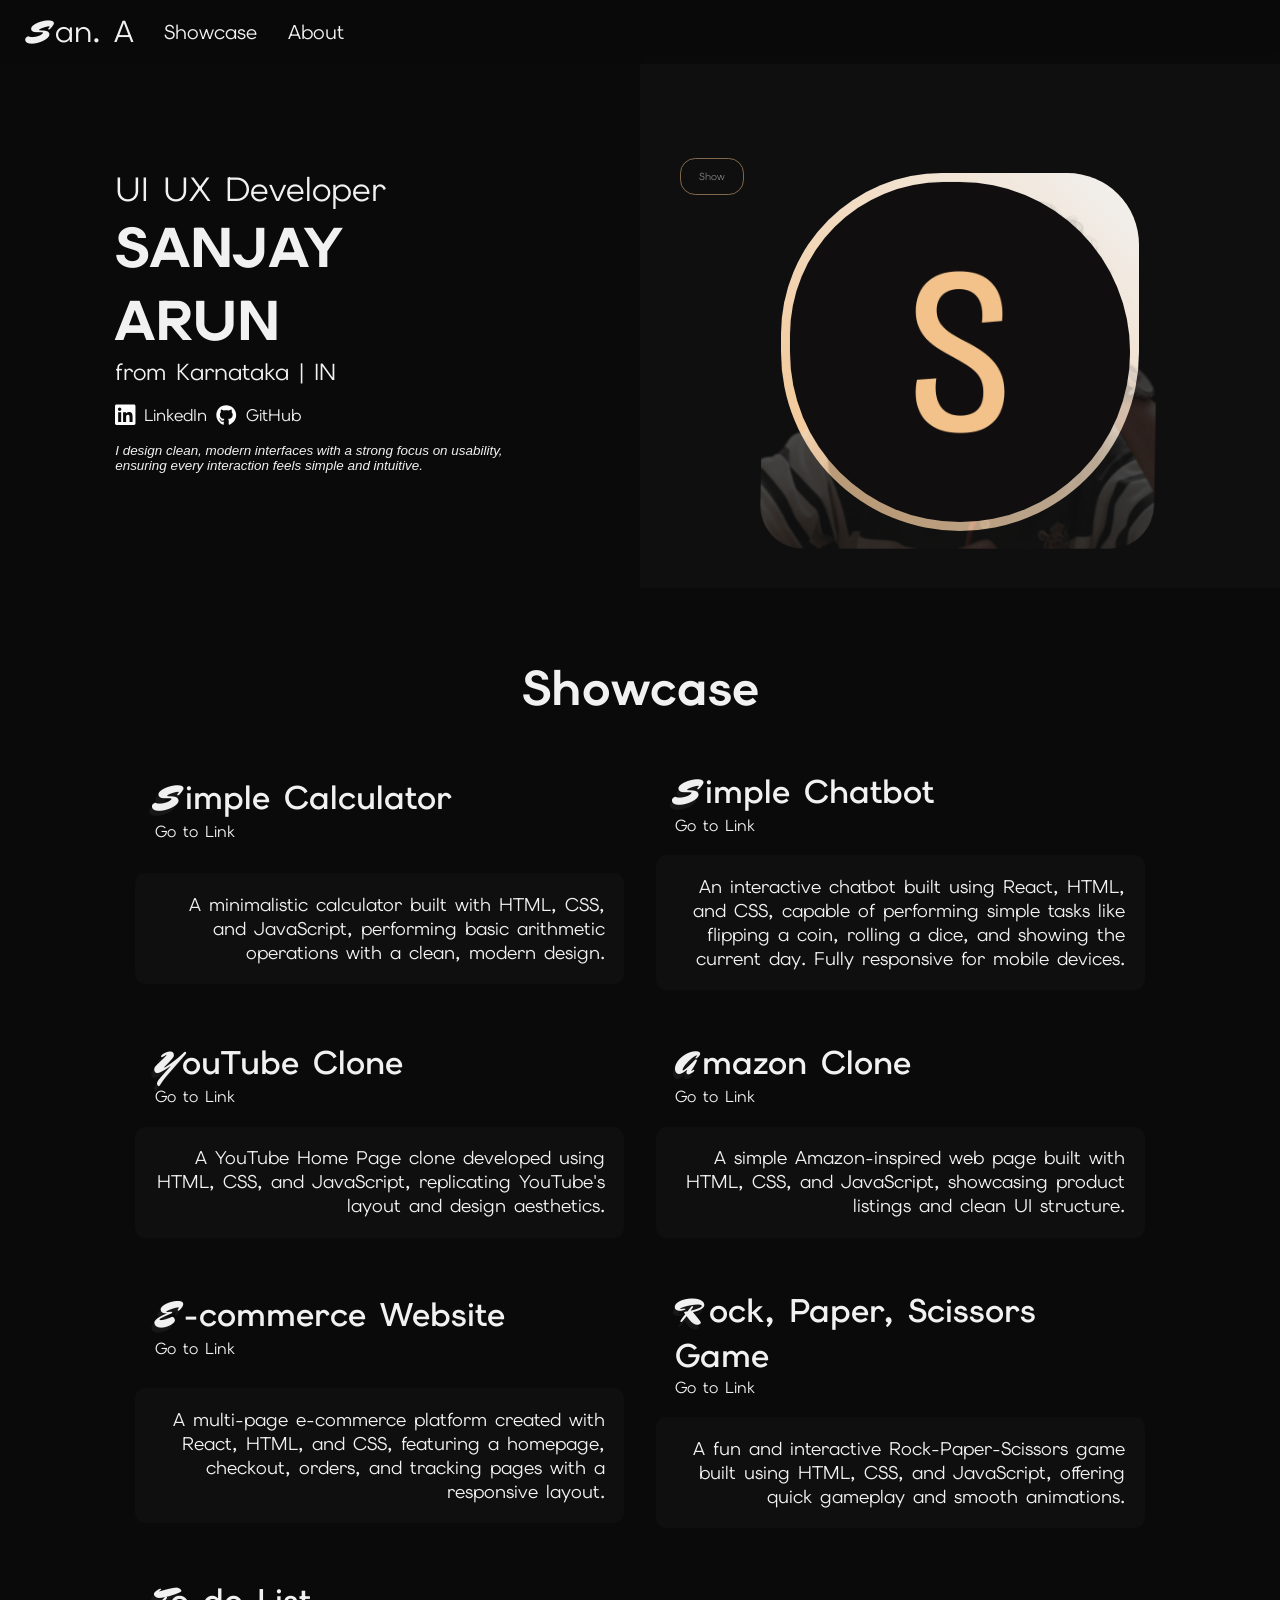
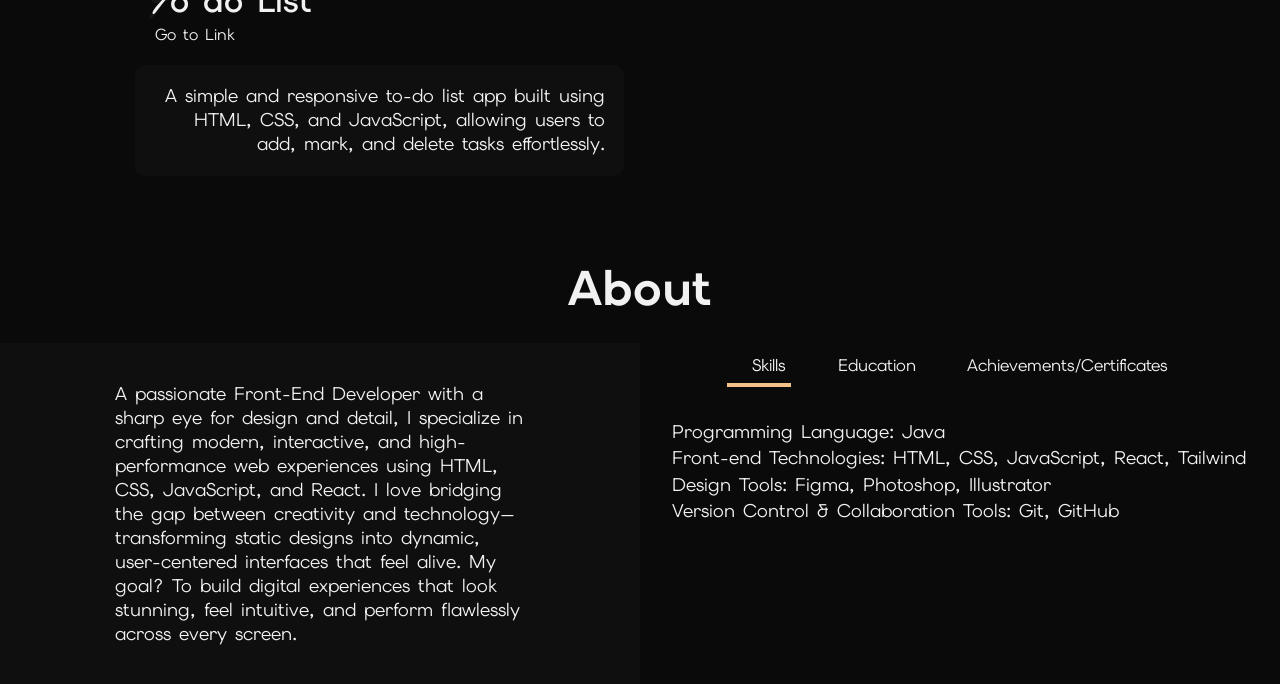
==== commit 0d7437bd: "Revise portfolio HTML structure and styles Modified the portfolio's HTML structure and styling, enha" ====
--- a/index.html
+++ b/index.html
@@ -3,12 +3,11 @@
 <head>
   <meta charset="UTF-8">
   <meta name="viewport" content="width=device-width, initial-scale=1.0">
-  <title>San. A - Portfolio</title>
-  
-  <link rel="icon" href="./assets/title-icon.png" type="image/png">
-
-  <link rel="stylesheet" href="./responsive.css">
-  <link rel="stylesheet" href="styles.css">
+  <title>my portfolio</title>
+
+  <link rel="icon" href="./assets/title-icon.png">
+
+  <link rel="stylesheet" href="./portfolio-styles.css">
 
   <link rel="preconnect" href="https://fonts.googleapis.com">
   <link rel="preconnect" href="https://fonts.gstatic.com" crossorigin>
@@ -21,274 +20,211 @@
   <link rel="preconnect" href="https://fonts.googleapis.com">
   <link rel="preconnect" href="https://fonts.gstatic.com" crossorigin>
   <link href="https://fonts.googleapis.com/css2?family=Momo+Trust+Display&display=swap" rel="stylesheet">
-
 </head>
 <body>
   <div id="header">
+
     <div class="left-section">
       <div class="home-link-container">
         <a onclick="collapseFooter()" class="home-link" href="#">
           <span class="name-one">S</span>
           <span class="name-two">an. A</span>  
+          <span class="name-one-two">S</span>
         </a>
       </div>
     </div>
+
     <div class="right-section">
       <ul class="header-links-list">
         <li><a onclick="collapseFooter()" class="header-links showcase-link" href="#showcase">Showcase</a></li>
         <li><a class="header-links about-link" href="#about">About</a></li>
       </ul>
     </div>
-  </div>
-
-  <div id="main">
-
-    <div class="main-left-section">
-      <div class="main-details-container">
-        <span class="role-title">UI UX Developer</span>
-        <span class="name">SANJAY ARUN</span>
-        <span class="from">from Karnataka | IN</span>
-        <div class="web-links-container">
-          <a target="_blank" href="https://www.linkedin.com/in/sanjay-a-347543335" class="web-links">
-            <?xml version="1.0" encoding="iso-8859-1"?>
-            <svg class="linkedin-icon" height="800px" width="800px" version="1.1" id="Layer_1" xmlns="http://www.w3.org/2000/svg" xmlns:xlink="http://www.w3.org/1999/xlink" 
-            viewBox="0 0 382 382" xml:space="preserve">
-            <path d="M347.445,0H34.555C15.471,0,0,15.471,0,34.555v312.889C0,366.529,15.471,382,34.555,382h312.889
-            C366.529,382,382,366.529,382,347.444V34.555C382,15.471,366.529,0,347.445,0z M118.207,329.844c0,5.554-4.502,10.056-10.056,10.056
-            H65.345c-5.554,0-10.056-4.502-10.056-10.056V150.403c0-5.554,4.502-10.056,10.056-10.056h42.806
-            c5.554,0,10.056,4.502,10.056,10.056V329.844z M86.748,123.432c-22.459,0-40.666-18.207-40.666-40.666S64.289,42.1,86.748,42.1
-            s40.666,18.207,40.666,40.666S109.208,123.432,86.748,123.432z M341.91,330.654c0,5.106-4.14,9.246-9.246,9.246H286.73
-            c-5.106,0-9.246-4.14-9.246-9.246v-84.168c0-12.556,3.683-55.021-32.813-55.021c-28.309,0-34.051,29.066-35.204,42.11v97.079
-            c0,5.106-4.139,9.246-9.246,9.246h-44.426c-5.106,0-9.246-4.14-9.246-9.246V149.593c0-5.106,4.14-9.246,9.246-9.246h44.426
-            c5.106,0,9.246,4.14,9.246,9.246v15.655c10.497-15.753,26.097-27.912,59.312-27.912c73.552,0,73.131,68.716,73.131,106.472
-            L341.91,330.654L341.91,330.654z"/>
-            </svg>Linkedin
-          </a>
-          <a target="_blank" href="https://github.com/Sanz03" class="web-links">
-            <?xml version="1.0" encoding="UTF-8" standalone="no"?>
-            <svg class="github-icon" viewBox="0 0 20 20" version="1.1" xmlns="http://www.w3.org/2000/svg" xmlns:xlink="http://www.w3.org/1999/xlink">
-        
-            <title>github [#142]</title>
-            <desc>Created with Sketch.</desc>
-            <defs></defs>
-              <g id="Page-1" stroke="none" stroke-width="1" fill="none" fill-rule="evenodd">
-                <g id="Dribbble-Light-Preview" transform="translate(-140.000000, -7559.000000)" fill="#f1f1f1">
-                  <g id="icons" transform="translate(56.000000, 160.000000)">
-                    <path d="M94,7399 C99.523,7399 104,7403.59 104,7409.253 C104,7413.782 101.138,7417.624 97.167,7418.981 C96.66,7419.082 96.48,7418.762 96.48,7418.489 C96.48,7418.151 96.492,7417.047 96.492,7415.675 C96.492,7414.719 96.172,7414.095 95.813,7413.777 C98.04,7413.523 100.38,7412.656 100.38,7408.718 C100.38,7407.598 99.992,7406.684 99.35,7405.966 C99.454,7405.707 99.797,7404.664 99.252,7403.252 C99.252,7403.252 98.414,7402.977 96.505,7404.303 C95.706,7404.076 94.85,7403.962 94,7403.958 C93.15,7403.962 92.295,7404.076 91.497,7404.303 C89.586,7402.977 88.746,7403.252 88.746,7403.252 C88.203,7404.664 88.546,7405.707 88.649,7405.966 C88.01,7406.684 87.619,7407.598 87.619,7408.718 C87.619,7412.646 89.954,7413.526 92.175,7413.785 C91.889,7414.041 91.63,7414.493 91.54,7415.156 C90.97,7415.418 89.522,7415.871 88.63,7414.304 C88.63,7414.304 88.101,7413.319 87.097,7413.247 C87.097,7413.247 86.122,7413.234 87.029,7413.87 C87.029,7413.87 87.684,7414.185 88.139,7415.37 C88.139,7415.37 88.726,7417.2 91.508,7416.58 C91.513,7417.437 91.522,7418.245 91.522,7418.489 C91.522,7418.76 91.338,7419.077 90.839,7418.982 C86.865,7417.627 84,7413.783 84,7409.253 C84,7403.59 88.478,7399 94,7399" id="github-[#142]">
-                    </path>
-                  </g>
-                </g>
-              </g>
-            </svg>Github
-          </a>
-        </div>
-      </div>
-    </div>
-
-    <div class="main-right-section">
+
+  </div>
+
+  <div id="home">
+    <div class="left-home-section">
+      <p class="role">UI UX Developer</p>
+      <p class="name">SANJAY ARUN</p>
+      <p class="from">from Karnataka | IN</p>
+      <p class="links">
+        <svg class="web-icon" xmlns="http://www.w3.org/2000/svg" viewBox="0 0 448 512"><path d="M416 32L31.9 32C14.3 32 0 46.5 0 64.3L0 447.7C0 465.5 14.3 480 31.9 480L416 480c17.6 0 32-14.5 32-32.3l0-383.4C448 46.5 433.6 32 416 32zM135.4 416l-66.4 0 0-213.8 66.5 0 0 213.8-.1 0zM102.2 96a38.5 38.5 0 1 1 0 77 38.5 38.5 0 1 1 0-77zM384.3 416l-66.4 0 0-104c0-24.8-.5-56.7-34.5-56.7-34.6 0-39.9 27-39.9 54.9l0 105.8-66.4 0 0-213.8 63.7 0 0 29.2 .9 0c8.9-16.8 30.6-34.5 62.9-34.5 67.2 0 79.7 44.3 79.7 101.9l0 117.2z"/></svg>
+        <a target="_blank" href="https://www.linkedin.com/in/sanjay-a-347543335" class="weblink">LinkedIn</a>
+        <svg class="web-icon" xmlns="http://www.w3.org/2000/svg" viewBox="0 0 512 512"><path d="M173.9 397.4c0 2-2.3 3.6-5.2 3.6-3.3 .3-5.6-1.3-5.6-3.6 0-2 2.3-3.6 5.2-3.6 3-.3 5.6 1.3 5.6 3.6zm-31.1-4.5c-.7 2 1.3 4.3 4.3 4.9 2.6 1 5.6 0 6.2-2s-1.3-4.3-4.3-5.2c-2.6-.7-5.5 .3-6.2 2.3zm44.2-1.7c-2.9 .7-4.9 2.6-4.6 4.9 .3 2 2.9 3.3 5.9 2.6 2.9-.7 4.9-2.6 4.6-4.6-.3-1.9-3-3.2-5.9-2.9zM252.8 8c-138.7 0-244.8 105.3-244.8 244 0 110.9 69.8 205.8 169.5 239.2 12.8 2.3 17.3-5.6 17.3-12.1 0-6.2-.3-40.4-.3-61.4 0 0-70 15-84.7-29.8 0 0-11.4-29.1-27.8-36.6 0 0-22.9-15.7 1.6-15.4 0 0 24.9 2 38.6 25.8 21.9 38.6 58.6 27.5 72.9 20.9 2.3-16 8.8-27.1 16-33.7-55.9-6.2-112.3-14.3-112.3-110.5 0-27.5 7.6-41.3 23.6-58.9-2.6-6.5-11.1-33.3 2.6-67.9 20.9-6.5 69 27 69 27 20-5.6 41.5-8.5 62.8-8.5s42.8 2.9 62.8 8.5c0 0 48.1-33.6 69-27 13.7 34.7 5.2 61.4 2.6 67.9 16 17.7 25.8 31.5 25.8 58.9 0 96.5-58.9 104.2-114.8 110.5 9.2 7.9 17 22.9 17 46.4 0 33.7-.3 75.4-.3 83.6 0 6.5 4.6 14.4 17.3 12.1 100-33.2 167.8-128.1 167.8-239 0-138.7-112.5-244-251.2-244zM105.2 352.9c-1.3 1-1 3.3 .7 5.2 1.6 1.6 3.9 2.3 5.2 1 1.3-1 1-3.3-.7-5.2-1.6-1.6-3.9-2.3-5.2-1zm-10.8-8.1c-.7 1.3 .3 2.9 2.3 3.9 1.6 1 3.6 .7 4.3-.7 .7-1.3-.3-2.9-2.3-3.9-2-.6-3.6-.3-4.3 .7zm32.4 35.6c-1.6 1.3-1 4.3 1.3 6.2 2.3 2.3 5.2 2.6 6.5 1 1.3-1.3 .7-4.3-1.3-6.2-2.2-2.3-5.2-2.6-6.5-1zm-11.4-14.7c-1.6 1-1.6 3.6 0 5.9s4.3 3.3 5.6 2.3c1.6-1.3 1.6-3.9 0-6.2-1.4-2.3-4-3.3-5.6-2z"/></svg>
+        <a target="_blank" href="https://github.com/Sanz03" class="weblink">GitHub</a>
+      </p>
+      <p class="brief">I design clean, modern interfaces with a strong focus on usability, ensuring every interaction feels simple and intuitive.</p>
+    </div>
+
+    <div class="right-home-section">
       <div class="profile-container">
-        <p class="show-button">Show</p>
-        <div class="profile-content">
-          <div class="s-profile-container">
-            <img draggable="false" src="./assets/s-profile.png" alt="" class="s-profile-image">
-          </div>
-          <img draggable="false" src="./assets/profile.png" alt="my Profile Picture" class="profile-image">
-        </div>
-      </div>
-    </div>
-
+        <img height="360px" width="360px" src="./assets/s-profile.png" alt="" class="s-profile-image">
+        <img height="360px" width="360px" src="./assets/profile.png" alt="" class="profile-image">
+
+        <p class="show-hide-profile">Show</p>
+      </div>
+    </div>
   </div>
 
   <div id="showcase">
-    <p class="showcase-heading">Showcase</p>
+    <p class="showcase-page-title page-title">Showcase</p>
     <div id="cards">
-      <div class="card">
-        <div class="card-border"></div>
-        <div class="card-contents">
-          <p class="showcase-title"><span class="first-letter-title">S</span>imple Calculator</p>
-          <div class="description">
-            A minimalistic calculator built with HTML, CSS, and JavaScript, performing basic arithmetic operations with a clean, modern design.
-          </div>
-        </div>
-        <div class="card-link-container"></div>
-      </div>
-
-      <div class="card">
-        <div class="card-border"></div>
-        <div class="card-contents">
-          <p class="showcase-title"><span class="first-letter-title">S</span>imple Chatbot</p>
-          <div class="description">
-            An interactive chatbot built using React, HTML, and CSS, capable of performing simple tasks like flipping a coin, rolling a dice, and showing the current day. Fully responsive for mobile devices.
-          </div>
-        </div>
-        <div class="card-link-container"></div>
-      </div>
-
-      <div class="card">
-        <div class="card-border"></div>
-        <div class="card-contents">
-          <p class="showcase-title"><span class="first-letter-title">Y</span>ouTube Clone</p>
-          <div class="description">
-            A YouTube Home Page clone developed using HTML, CSS, and JavaScript, replicating YouTube’s layout and design aesthetics.
-          </div>
-        </div>
-        <div class="card-link-container"></div>
-      </div>
-
-      <div class="card">
-        <div class="card-border"></div>
-        <div class="card-contents">
-          <p class="showcase-title"><span class="first-letter-title">A</span>mazon Clone</p>
-          <div class="description">
-            A simple Amazon-inspired web page built with HTML, CSS, and JavaScript, showcasing product listings and clean UI structure.
-          </div>
-        </div>
-        <div class="card-link-container"></div>
-      </div>
-
-      <div class="card">
-        <div class="card-border"></div>
-        <div class="card-contents">
-          <p class="showcase-title"><span class="first-letter-title">E</span>-commerce Website</p>
-          <div class="description">
-            A multi-page e-commerce platform created with React, HTML, and CSS, featuring a homepage, checkout, orders, and tracking pages with a responsive layout.
-          </div>
-        </div>
-        <div class="card-link-container"></div>
-      </div>
-
-      <div class="card">
-        <div class="card-border"></div>
-        <div class="card-contents">
-          <p class="showcase-title"><span class="first-letter-title">R</span>ock, Paper, Scissors Game</p>
-          <div class="description">
-            A fun and interactive Rock-Paper-Scissors game built using HTML, CSS, and JavaScript, offering quick gameplay and smooth animations.
-          </div>
-        </div>
-        <div class="card-link-container"></div>
-      </div>
-
-      <div class="card">
-        <div class="card-border"></div>
-        <div class="card-contents">
-          <p class="showcase-title"><span class="first-letter-title">T</span>o do List</p>
-          <div class="description">
-            A simple and responsive to-do list app built using HTML, CSS, and JavaScript, allowing users to add, mark, and delete tasks effortlessly.
-          </div>
-        </div>
-        <div class="card-link-container"></div>
-      </div>
-
-    </div>
-  </div>
+
+        <div class="card">
+          <div class="card-border"></div>
+          <div class="card-title-container">
+            <p class="card-title"><span>S</span>imple Calculator</p>
+            <a href="https://sanz03.github.io/Simple-Calculator-WebApp/" class="go-to-link">Go to Link</a>
+          </div>
+          <div class="card-content-container">
+            <p class="card-content">A minimalistic calculator built with HTML, CSS, and JavaScript, performing basic arithmetic operations with a clean, modern design.</p>
+          </div>
+        </div>
+
+        <div class="card">
+          <div class="card-border"></div>
+          <div class="card-title-container">
+            <p class="card-title"><span>S</span>imple Chatbot</p>
+            <a href="#" class="go-to-link">Go to Link</a>
+          </div>
+          <div class="card-content-container">
+            <p class="card-content">An interactive chatbot built using React, HTML, and CSS, capable of performing simple tasks like flipping a coin, rolling a dice, and showing the current day. Fully responsive for mobile devices.</p>
+          </div>
+        </div>
+
+        <div class="card">
+          <div class="card-border"></div>
+          <div class="card-title-container">
+            <p class="card-title"><span>Y</span>ouTube Clone</p>
+            <a href="#" class="go-to-link">Go to Link</a>
+          </div>
+          <div class="card-content-container">
+            <p class="card-content">A YouTube Home Page clone developed using HTML, CSS, and JavaScript, replicating YouTube's layout and design aesthetics.</p>
+          </div>
+        </div>
+
+        <div class="card">
+          <div class="card-border"></div>
+          <div class="card-title-container">
+            <p class="card-title"><span>A</span>mazon Clone</p>
+            <a href="#" class="go-to-link">Go to Link</a>
+          </div>
+          <div class="card-content-container">
+            <p class="card-content">A simple Amazon-inspired web page built with HTML, CSS, and JavaScript, showcasing product listings and clean UI structure.</p>
+          </div>
+        </div>
+      
+        <div class="card">
+          <div class="card-border"></div>
+          <div class="card-title-container">
+            <p class="card-title"><span>E</span>-commerce Website</p>
+            <a href="#" class="go-to-link">Go to Link</a>
+          </div>
+          <div class="card-content-container">
+            <p class="card-content">A multi-page e-commerce platform created with React, HTML, and CSS, featuring a homepage, checkout, orders, and tracking pages with a responsive layout.</p>
+          </div>
+        </div>
+
+        <div class="card">
+          <div class="card-border"></div>
+          <div class="card-title-container">
+            <p class="card-title"><span>R</span>ock, Paper, Scissors Game</p>
+            <a href="#" class="go-to-link">Go to Link</a>
+          </div>
+          <div class="card-content-container">
+            <p class="card-content">A fun and interactive Rock-Paper-Scissors game built using HTML, CSS, and JavaScript, offering quick gameplay and smooth animations.</p>
+          </div>
+        </div>
+
+        <div class="card">
+          <div class="card-border"></div>
+          <div class="card-title-container">
+            <p class="card-title"><span>T</span>o do List</p>
+            <a href="#" class="go-to-link">Go to Link</a>
+          </div>
+          <div class="card-content-container">
+            <p class="card-content">A simple and responsive to-do list app built using HTML, CSS, and JavaScript, allowing users to add, mark, and delete tasks effortlessly.</p>
+          </div>
+        </div>
+
+    </div>
+  </div>
+
   <div id="about">
-    <p class="about-heading">About</p>
-      <div class="about-container">
-        <div class="about-me-container">
+    <p class="about-page-title page-title">About</p>
+    <div class="about-container">
+      <div class="about-left-section">
         <p class="about-me main-title">
           A passionate Front-End Developer with a sharp eye for design and detail, I specialize in crafting modern, interactive, and high-performance web experiences using HTML, CSS, JavaScript, and React. I love bridging the gap between creativity and technology—transforming static designs into dynamic, user-centered interfaces that feel alive. My goal? To build digital experiences that look stunning, feel intuitive, and perform flawlessly across every screen.
         </p>
-        </div>
-        <div class="edu-skill-container">
-          <div class="edu-skill-heading">
-            <p onclick="renderTab('skills', event)" class="tab-links skills active-link">Skills</p>
-            <p onclick="renderTab('education', event)" class="tab-links education">Education</p>
-            <p onclick="renderTab('achievements', event)" class="tab-links achievements">Achievements/Certificates</p>
-          </div>
-
-          <div class="skill-contents tab-contents active-tab" id="skills">
-            <ul>
-              <li>Java, JavaScript</li>
-              <li>HTML & CSS</li>
-              <li>mySQL</li>
-              <li>Git & Github</li>
-            </ul>
-          </div>
-
-          <div class="edu-contents tab-contents" id="education">
-            <ul>
-              <li>BE in Computer Science</li>
-              <li>Pre-University</li>
-              <li>SSLC</li>
-            </ul>
-          </div>
-
-          <div class="edu-contents tab-contents" id="achievements">
-            <ul>
-              <li>Application Developer (Web & Mobile) - Rooman Technologies</li>
-              <li>Responsive Web Design - freeCodeCamp</li>
-            </ul>
-          </div>
-
-        </div>
-      </div>
-
-    <div onclick="expandFooter()" class="footer">
-      <p class="footer-text">
-        Thanks for scrolling! View the source code on GitHub.
-      </p>
-      <div class="leaving-text-container">
-        <div class="left-leaving-text-container">
-          <p class="built-text">Lovingly designed and developed
-          by <span>Sanjay Arun.</span> ❤️</p>
-        </div>
-        
-        <div class="right-leaving-text-container">
+      </div>
+      <div class="about-right-section">
+        <div class="edu-skill-heading">
+          <p onclick="renderTab('skills')" class="tab-links skills active-link">Skills</p>
+          <p onclick="renderTab('education')" class="tab-links education">Education</p>
+          <p onclick="renderTab('achievements')" class="tab-links achievements">Achievements/Certificates</p>
+        </div>
+
+        <div class="skill-contents tab-contents active-tab" id="skills">
           <ul>
-            <li>Connect: <a target="_blank" class="footer-links" href="https://www.linkedin.com/in/sanjay-a-347543335">LinkedIn</a>
-          & 
-            <a target="_blank" href="https://github.com/Sanz03" class="footer-links">GitHub</a>
-            </li>
-            <li>Email: <a class="footer-links" target="_blank" href="mailto:sanjay20030306@gmail.com">sanjay20030306@gmail.com</a></li>
+            <li><span>Programming Language:</span> Java</li>
+            <li><span>Front-end Technologies:</span> HTML, CSS, JavaScript, React, Tailwind</li>
+            <li><span>Design Tools:</span> Figma, Photoshop, Illustrator</li>
+            <li><span>Version Control & Collaboration Tools:</span> Git, GitHub</li>
           </ul>
         </div>
-        
-      </div>
-    </div>
-  </div>
-
+
+        <div class="edu-contents tab-contents" id="education">
+          <ul>
+            <li>BE in Computer Science</li>
+            <li>Pre-University</li>
+            <li>SSLC</li>
+          </ul>
+        </div>
+
+        <div class="edu-contents tab-contents" id="achievements">
+          <ul>
+            <li>Application Developer (Web & Mobile) - Rooman Technologies</li>
+            <li>Responsive Web Design - freeCodeCamp</li>
+          </ul>
+        </div>
+
+      </div>
+    </div>
+  </div>
+
+  <div id="footer">
+    <p class="footer-text">Thanks for scrolling! View the source code on GitHub.</p>
+  </div>
   <script>
-    const leftSection = document.querySelector('.main-left-section')
-    const blob = document.querySelector('.profile-container');
-    const showButton = document.querySelector('.show-button');
     const sProfile = document.querySelector('.s-profile-image');
+    const toggleButton = document.querySelector('.show-hide-profile');
+    const profileContainer = document.querySelector('.profile-container');
     const profile = document.querySelector('.profile-image');
     const cards = document.querySelectorAll('.card');
     const tabLinks = document.querySelectorAll('.tab-links');
     const tabContents = document.querySelectorAll('.tab-contents');
-    const footer = document.querySelector('.footer');
-    const body = document.body;
-    
-    blob.addEventListener('mousemove', (event) => {
-      const target = event.currentTarget;
-      const rect = target.getBoundingClientRect();
-      const x = event.clientX - rect.left;
-      const y = event.clientY - rect.top;
-
-      target.style.setProperty('--mouse-x', `${x}px`);
-      target.style.setProperty('--mouse-y', `${y}px`);
+
+    toggleButton.addEventListener('click', () => {
+      if (toggleButton.innerHTML === 'Show') {
+        profileContainer.classList.add('active-profile-container');
+        profile.classList.add('active-profile');
+        sProfile.classList.add('active-s-profile-image');
+        toggleButton.innerHTML = 'Hide';
+      } else {
+        toggleButton.innerHTML = 'Show';
+        profileContainer.classList.remove('active-profile-container');
+        profile.classList.remove('active-profile');
+        sProfile.classList.remove('active-s-profile-image');
+      }
     });
 
-    showButton.addEventListener('click', () => {
-      sProfile.classList.remove('active-s-profile');
-      if (showButton.innerHTML === 'Hide') {
-        blob.classList.remove('after-container');
-        sProfile.classList.remove('after-s-profile');
-        profile.classList.remove('after-profile');
-        showButton.innerHTML = 'Show';
+    sProfile.addEventListener('click', () => {
+      if (sProfile.classList.contains('active-s-image')) {
+        sProfile.classList.remove('active-s-image');
       } else {
-        blob.classList.add('after-container');
-        sProfile.classList.add('after-s-profile');
-        profile.classList.add('after-profile');
-        showButton.innerHTML = 'Hide';
-      }
-    });
-
-    sProfile.addEventListener('click', () => {
-      if (sProfile.classList.contains('active-s-profile')) {
-        sProfile.classList.remove('active-s-profile');
-      } else {
-        sProfile.classList.add('active-s-profile');
+        sProfile.classList.add('active-s-image');
       }
     });
 
@@ -304,37 +240,17 @@
       });
     });
 
-    function renderTab(tabName, event) {
-      for (const tabLink of tabLinks) {
+    function renderTab(tabName) {
+      for (tabLink of tabLinks) {
         tabLink.classList.remove('active-link');
       }
-      for (const tabContent of tabContents) {
+      for (tabContent of tabContents) {
         tabContent.classList.remove('active-tab');
       }
       event.currentTarget.classList.add('active-link');
       document.getElementById(tabName).classList.add('active-tab');
     }
 
-    function expandFooter() {
-      if (footer.classList.contains('active-footer')) {
-        footer.classList.remove('active-footer');
-      } else {
-        footer.classList.add('active-footer');
-      }
-
-      setTimeout( () => {
-        scrollToBottom();
-        footer.scrollTop = footer.scrollHeight;
-      }, 500)
-    }
-
-    function collapseFooter() {
-      footer.classList.remove('active-footer');
-    }
-
-    function scrollToBottom() {
-      document.documentElement.scrollTop = document.documentElement.scrollHeight;
-    }
   </script>
 </body>
-</html>+</html>
--- a/portfolio-styles.css
+++ b/portfolio-styles.css
@@ -0,0 +1,530 @@
+:root {
+  --ElmsSans: "Elms Sans", sans-serif;
+  --MrsSheppards: "Mrs Sheppards", cursive;;
+  --MomoTrustDisplay: "Momo Trust Display", sans-serif;
+  --prime: #f3c28b;
+  --black: #0a0a0a;
+  --white: #f1f1f1;
+  --blackTwo: #100f0f;
+  --card-color: #181717;
+}
+html {
+  scroll-behavior: smooth;
+  overflow-y: scroll;
+  scrollbar-width: thin;
+  font-size: 16px;
+}
+* {
+  -webkit-tap-highlight-color: transparent;
+  font-family: var(--ElmsSans);
+  margin: 0;
+  padding: 0;
+  box-sizing: border-box;
+  /* outline: 1px solid rgba(255, 0, 0, 0.15); */
+}
+p {
+  color: var(--white);
+}
+body {
+  /* padding-top: 40px; */
+  padding-top: 3.25rem;
+  background-color: var(--black);
+}
+a {
+  color: var(--white);
+  text-decoration: none;
+}
+li {
+  list-style: none;
+}
+span {
+  color: var(--white);
+}
+
+/*----- HEADER STYLES -----*/
+
+#header {
+  width: 100%;
+  background-color: rgba(10, 10, 10, 0.85);
+  backdrop-filter: blur(4px);
+  display: flex;
+  align-items: center;
+  padding: 2rem 1.75rem;
+  max-height: 57px;
+  position: fixed;
+  left: 0;
+  right: 0;
+  top: 0;
+  z-index: 100;
+}
+.left-section {
+  margin-right: 1.90rem;
+}
+.header-links-list {
+  font-size: 1.25rem;
+  display: flex;
+}
+.showcase-link {
+  margin-right: 1.90rem;
+}
+.name-one,
+.name-one-two {
+  font-family: var(--MrsSheppards);
+}
+.name-one,
+.name-two,
+.name-one-two {
+  font-size: 1.9rem;
+}
+.name-one-two {
+  display: none;
+}
+.showcase-link,
+.about-link {
+  display: inline-block;
+  transition: 0.25s ease;
+}
+.showcase-link:hover,
+.about-link:hover {
+  transform: translateY(6px);
+  color: var(--prime);
+}
+
+@media (max-width: 475px) {
+  .name-one-two {
+    display: inline-block;
+  }
+  .name-one,
+  .name-two {
+    display: none;
+  }
+  .header-links-list {
+    font-size: 0.85rem;
+  }
+  #header {
+    justify-content: space-between;
+    padding: 0.85rem 1.75rem;
+  }
+  .showcase-link:hover,
+  .about-link:hover {
+    transform: translateX(0px);
+    color: var(--white);
+  }
+  .showcase-link:focus,
+  .about-link:focus {
+    color: var(--prime);
+  }
+}
+
+@media (max-width: 900px) {
+  #header {
+    justify-content: space-between;
+  }
+}
+
+@media (min-width: 2500px) {
+  .header-links-list {
+    font-size: 2.05rem;
+  }
+}
+
+/*----- HOME SECTION -----*/
+#home {
+  display: grid;
+  grid-template-columns: 1fr 1fr;
+  align-items: start;
+  background-color: var(--blackTwo);
+}
+
+
+/*----- HOME-LEFT SECTION -----*/
+.left-home-section {
+  background-color: var(--black);
+  padding: min(10rem, 18%);
+}
+.role {
+  font-size: clamp(1.15rem, 4vw, 2.10rem);
+}
+.name {
+  cursor: pointer;
+  font-size: clamp(1.8rem, 6vw, 3.50rem);
+  font-weight: 800;
+  transition: 0.25s ease;
+}
+.name:hover {
+  color: var(--prime);
+}
+.from {
+  font-size: clamp(0.65rem, 2vw, 1.45rem);
+  margin-bottom: 1rem;
+}
+.brief {
+  font-style: italic;
+  font-size: clamp(0.45rem, 1.05vw, 1.45rem);
+}
+.links {
+  display: flex;
+  align-items: center;
+  font-size: clamp(0.60rem, 2vw, 1.05rem);
+  margin-bottom: 1rem;
+}
+.weblink {
+  margin-right: 0.55rem;
+}
+.web-icon {
+  height: min(22px, 5%);
+  width: min(22px, 5%);
+  min-height: 12px;
+  min-width: 12px;
+  filter: invert(1);
+  margin-right: 0.55rem;
+}
+.weblink:hover {
+  color: var(--prime);
+}
+
+/*----- HOME-RIGHT SECTION -----*/
+.right-home-section {
+  background-color: var(--blackTwo);
+  /* padding: min(10rem, 18%); */
+  padding-left: 22%;
+  padding-right: 22%;
+  padding-top: 10%;
+  margin: auto 0;
+}
+.profile-container {
+  width: 100%;
+  padding-top: 100%;
+  /* background-color: var(--white); */
+  background: linear-gradient(45deg, var(--prime), var(--white));
+  position: relative;
+  transition: 0.25s ease;
+}
+.profile-image,
+.s-profile-image {
+  width: 100%;
+  height: auto;
+  top: 0;
+  left: 0;
+  opacity: 1;
+  z-index: 1;
+  object-fit: cover;
+  object-position: center;
+  position: absolute;
+}
+.s-profile-image,
+.profile-container {
+  border-radius: 400px;
+  border-top-left-radius: 360px;
+  border-top-right-radius: 160px;
+}
+.s-profile-image {
+  position: absolute;
+  top: 0;
+  left: 0;
+  border-top-right-radius: 400px;
+  cursor: pointer;
+  transition: 0.45s ease;
+  z-index: 2;
+  transform: scale(0.95) skew(0deg);
+}
+.active-s-image {
+  transform: scale(0.90) skew(-2deg);
+}
+.profile-image {
+  transition: 0.45s ease;
+  opacity: 0.25;
+  border-radius: 40px;
+  z-index: 1;
+  animation: zoom 6s ease-in 0s infinite alternate both;
+}
+.show-hide-profile {
+  opacity: 0.5;
+  z-index: 3;
+  cursor: pointer;
+  border-radius: 0.95rem;
+  position: absolute;
+  padding: 3% 5%;
+  font-size: clamp(0.6rem, 0.8vw, 0.8rem);
+  border: 1px solid var(--prime);
+  left: -28%;
+  top: -4%;
+  text-align: center;
+  transform-origin: left top;
+  transition: 0.25s ease;
+}
+.show-hide-profile:active {
+  opacity: 1;
+}
+.show-hide-profile:hover {
+  color: var(--prime);
+}
+.active-profile-container {
+  border-radius: 400px;
+}
+.active-profile {
+  opacity: 1;
+  border-bottom-left-radius: 460px;
+}
+.active-s-profile-image {
+  cursor: initial;
+  transform: scale(0.45);
+  transform-origin: bottom left;
+  outline: 2px solid var(--prime);
+}
+
+@keyframes zoom {
+  0% {
+    transform: scale(1.05) skew(0deg);
+  }
+  100% {
+    transform: scale(1.10) skew(-1deg);
+  }
+}
+
+@media (max-width: 475px) {
+  .web-icon {
+    height: 14px;
+    width: 14px;
+  }
+}
+@media (max-width: 700px) {
+  .name {
+    margin-top: 0.95rem;
+    line-height: 100%;
+  }
+}
+@media (max-width:900px) {
+  .name {
+    color: var(--prime);
+  }
+  .show-hide-profile {
+    top: -30%;
+  }
+}
+@media (min-width:1100px) {
+  /* .show-hide-profile {
+    font-size: 0.65rem;
+  } */
+  #home {
+    grid-template-columns: 1fr 1fr;
+  }
+}
+
+/*----- SHOWCASE -----*/
+#showcase,
+#about {
+  padding-top: 4.25rem;
+  background-color: Var(--black);
+}
+.page-title {
+  text-align: center;
+  font-size: clamp(0.25rem,6vw, 3.05rem);
+  font-weight: 700;
+  margin-bottom: 1.45rem;
+}
+#cards {
+  display: grid;
+  grid-template-columns: 1fr 1fr;
+  gap: 1.05rem;
+  margin: 0.4vw min(10vw, 12%);
+}
+.card {
+  cursor: pointer;
+  position: relative;
+  overflow: hidden;
+  display: grid;
+  grid-template-columns: 1fr;
+  align-items: center;
+  /* gap: 1.45rem; */
+  padding: 0.45rem 0.45rem;
+  border-radius: 0.45rem;
+  transition: 0.25s ease;
+}
+.card-title {
+  font-weight: 600;
+  text-align: start;
+  font-size: clamp(0.25rem, 2.65vw, 2.05rem);
+}
+.card-title span {
+  font-family: var(--MrsSheppards);
+  margin-right: min(2.85vw, 2%);
+  font-weight: 100;
+  text-shadow: -0.2vw 0.4vw 0px var(--card-color);
+}
+.card-title-container,
+.card-content-container {
+  border-radius: inherit;
+  padding: 4%;
+  z-index: 2;
+}
+.card-content {
+  text-align: end;
+}
+.main-title,
+.card-content,
+.tab-contents li {
+  font-size: clamp(0.65rem, 2.45vw, 1.15rem);
+}
+.card-border {
+  position: absolute;
+  height: 100%;
+  width: 100%;
+  background: radial-gradient(800px circle at var(--mouse-x) var(--mouse-y), var(--prime), transparent 40%);
+  z-index: 0;
+  top: 0;
+  left: 0;
+  opacity: 0;
+  border-radius: inherit;
+  transition: 0.25s ease;
+}
+.card:hover .card-border {
+  opacity: 1;
+}
+.card::before {
+  border-radius: inherit;
+  opacity: 1;
+  content: '';
+  position: absolute;
+  /* width: calc(100% - 2px);
+  height: calc(100% - 2px); */
+  inset: 1px;
+  z-index: 1;
+  background-color: var(--black);
+}
+.card-content-container {
+  background-color: var(--blackTwo);
+  border-radius: 10px;
+  position: relative;
+  transition: 0.25s ease;
+}
+.card:hover .card-title,
+.card:hover .card-title span{
+  color: var(--prime);
+}
+.card:hover {
+  transform: scale(1.01) translateY(0.1vw);
+}
+.card-content-container::before {
+  content: '';
+  position: absolute;
+  top: 0;
+  left: 0;
+  width: 100%;
+  height: 100%;
+  background: linear-gradient(45deg, var(--black), var(--blackTwo));
+  background-position: center;
+  z-index: -1;
+  opacity: 0;
+  filter: blur(1px);
+  transition: 0.25s ease;
+}
+.card:hover .card-content-container::before {
+  opacity: 1;
+}
+
+@media (max-width:700px) {
+  .card-title span {
+    font-family: var(--ElmsSans);
+    font-weight: 600;
+    text-align: start;
+    font-size: clamp(0.25rem, 2.65vw, 2.05rem);
+    margin-right: 0;
+  }
+  #cards {
+    gap: 0.45rem;
+  }
+  .card-title-container,
+  .card-content-container {
+    padding: 12%;
+  }
+  .card-content {
+    text-align: start;
+  }
+}
+
+@media (max-width: 900px) {
+  .card-title-container,
+  .card-content-container {
+    padding: 10%;
+  }
+}
+
+/*----- ABOUT SECTION -----*/
+.about-container {
+  display: grid;
+  grid-template-columns: 1fr 1fr;
+  transition: 0.25s ease;
+}
+.about-left-section {
+  background-color: var(--blackTwo);
+  padding: min(5vw, 6%) min(10vw, 18%);
+}
+.tab-links {
+  cursor: pointer;
+  font-size: clamp(0.85rem, 1.05rem, 1.15rem);
+  padding: 0.85vw 2vw;
+  position: relative;
+}
+.tab-links::before {
+  content: '';
+  background-color: var(--prime);
+  height: 0.45vh;
+  width: 0%;
+  bottom: 0;
+  left: 0;
+  position: absolute;
+  transition: 0.25s ease;
+}
+.tab-links.active-link::before {
+  width: 75%;
+}
+.edu-skill-heading {
+  display: flex;
+  justify-content: center;
+}
+.tab-contents {
+  color: var(--white);
+  padding: 2rem;
+  display: none;
+  line-height: 1.65rem;
+}
+.tab-contents.active-tab {
+  display: block;
+}
+
+@media (max-width:900px) {
+  .tab-links {
+    font-size: 0.85rem;
+  }
+  .about-container {
+    grid-template-columns: 1fr;
+  }
+  .about-me {
+    text-align: center;
+  }
+  .about-left-section {
+    margin-bottom: 2.25rem;
+  }
+  .tab-links {
+    padding: 2vw 2vw;
+  }
+  .tab-contents {
+    text-align: center;
+    padding: 1.05rem;
+    height: 140px;
+  }
+}
+
+@media (max-width: 475px) {
+  .tab-links {
+    font-size: 0.75rem;
+  }
+}
+
+/*----- FOOTER -----*/
+
+.footer-text {
+  padding: 1vw;
+  display: none;
+}
